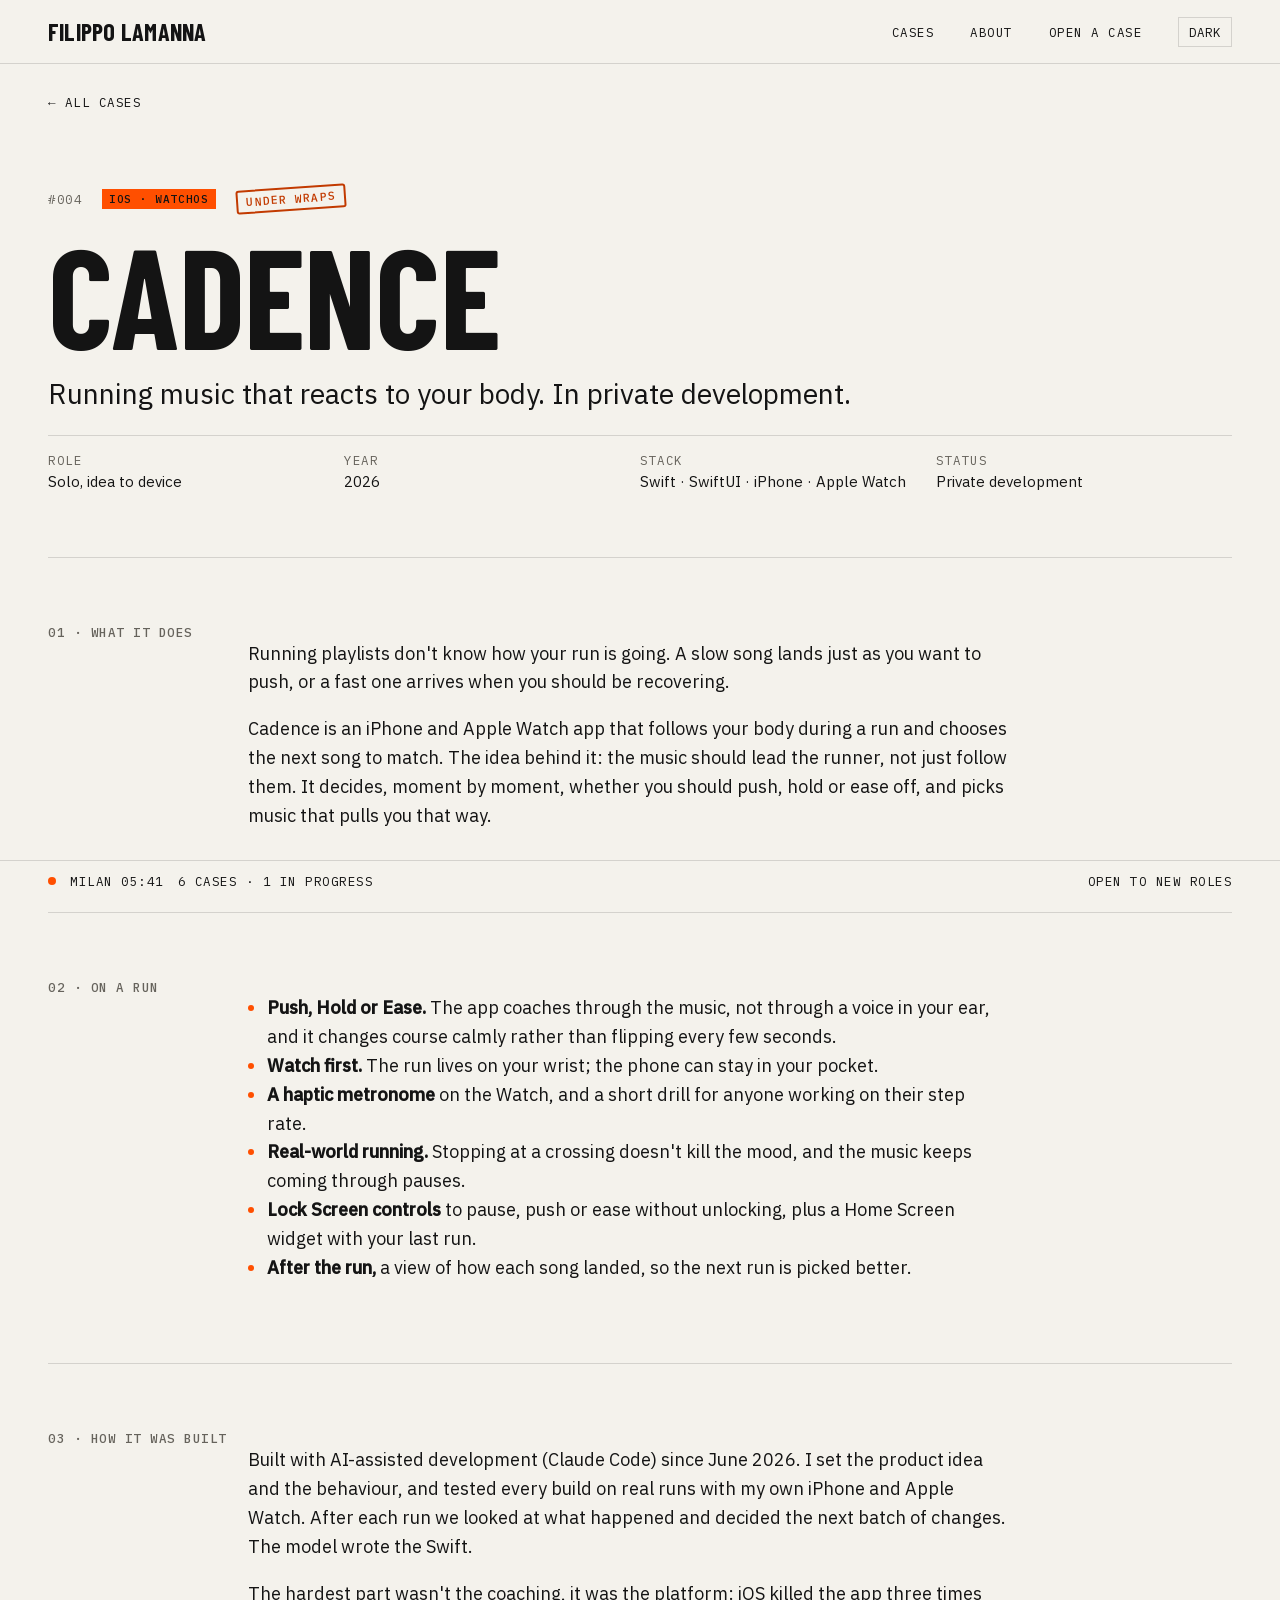
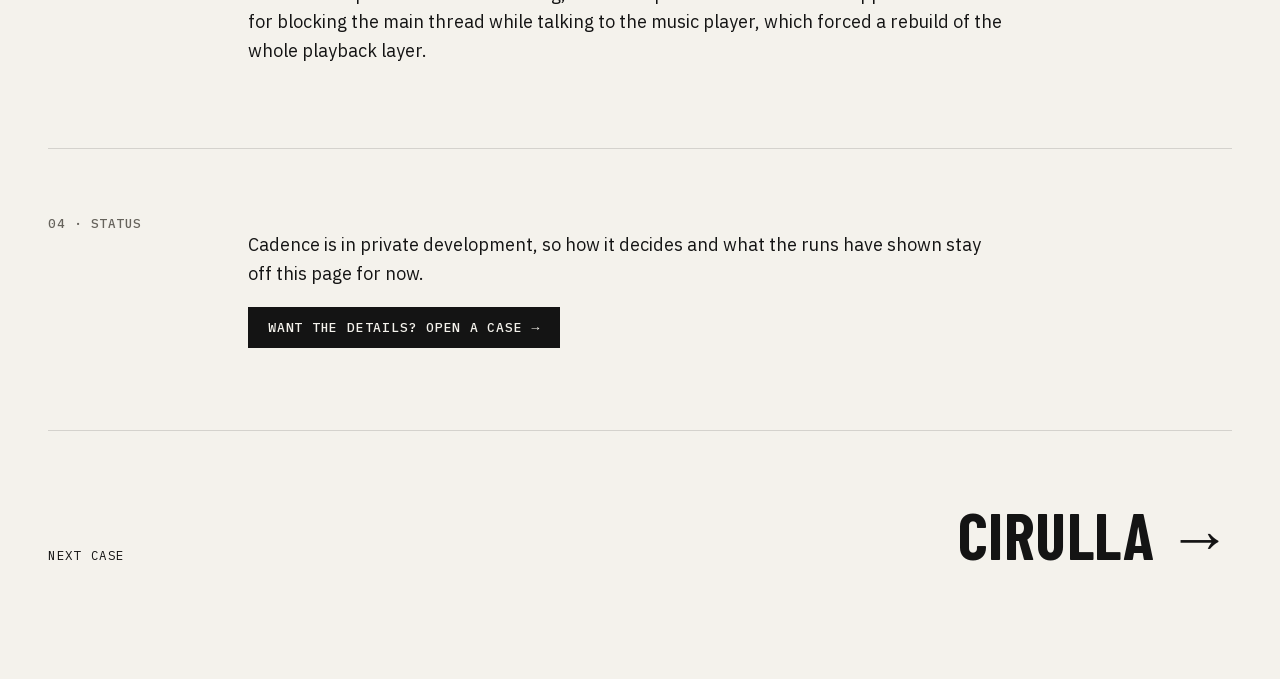
==== work/cadence/index.html @ 97bfa169 "filippolamanna.github.io" ====
<!doctype html>
<html lang="en">
<head>
<meta charset="utf-8">
<meta name="viewport" content="width=device-width, initial-scale=1">
<title>Cadence · Filippo Lamanna</title>
<meta name="description" content="Cadence is an iPhone and Apple Watch app that follows your body during a run and picks the music to push you, hold you or ease you off. In private development.">
<meta property="og:title" content="Cadence · Filippo Lamanna">
<meta property="og:description" content="Running music that reacts to your body. In private development.">
<meta property="og:image" content="https://filippolamanna.github.io/assets/img/og.png">
<meta property="og:url" content="https://filippolamanna.github.io/work/cadence/">
<meta property="og:type" content="article">
<meta name="twitter:card" content="summary_large_image">
<link rel="icon" href="/assets/img/favicon.svg" type="image/svg+xml">
<link rel="stylesheet" href="/assets/css/site.css">
<script src="/assets/js/theme.js"></script>
<script src="/assets/js/hud.js" defer></script>
</head>
<body>
<a class="skip" href="#main">Skip to content</a>
<header class="frame-top">
  <a class="wordmark" href="/">FILIPPO LAMANNA</a>
  <button class="menu-btn mono" type="button" data-menu aria-expanded="false" aria-controls="nav">MENU</button>
  <nav id="nav" class="nav mono" aria-label="Main">
    <a href="/#work">CASES</a>
    <a href="/#about">ABOUT</a>
    <a href="/#contact">OPEN A CASE</a>
    <button type="button" data-theme-toggle>DARK</button>
  </nav>
</header>
<footer class="frame-bottom mono" aria-hidden="true">
  <span class="status-left"><span class="dot"></span><span data-clock>MILAN --:--</span><span data-status-line>6 CASES · 1 IN PROGRESS</span></span>
  <span class="status-right">OPEN TO NEW ROLES</span>
</footer>
<main id="main" class="project">
  <a class="back mono" href="/#work">← ALL CASES</a>
  <header class="project-head">
    <div class="project-top mono"><span class="case-no">#004</span><span class="tag">iOS · WATCHOS</span><span class="stamp">UNDER WRAPS</span></div>
    <h1 class="display">Cadence</h1>
    <p class="lede">Running music that reacts to your body. In private development.</p>
    <dl class="meta mono">
      <div><dt>ROLE</dt><dd>Solo, idea to device</dd></div>
      <div><dt>YEAR</dt><dd>2026</dd></div>
      <div><dt>STACK</dt><dd>Swift · SwiftUI · iPhone · Apple Watch</dd></div>
      <div><dt>STATUS</dt><dd>Private development</dd></div>
    </dl>
  </header>

  <section class="chapter">
    <h2 class="mono">01 · WHAT IT DOES</h2>
    <div class="body">
      <p>Running playlists don't know how your run is going. A slow song lands just as you want to push, or a fast one arrives when you should be recovering.</p>
      <p>Cadence is an iPhone and Apple Watch app that follows your body during a run and chooses the next song to match. The idea behind it: the music should lead the runner, not just follow them. It decides, moment by moment, whether you should push, hold or ease off, and picks music that pulls you that way.</p>
    </div>
  </section>

  <section class="chapter">
    <h2 class="mono">02 · ON A RUN</h2>
    <div class="body">
      <ul>
        <li><strong>Push, Hold or Ease.</strong> The app coaches through the music, not through a voice in your ear, and it changes course calmly rather than flipping every few seconds.</li>
        <li><strong>Watch first.</strong> The run lives on your wrist; the phone can stay in your pocket.</li>
        <li><strong>A haptic metronome</strong> on the Watch, and a short drill for anyone working on their step rate.</li>
        <li><strong>Real-world running.</strong> Stopping at a crossing doesn't kill the mood, and the music keeps coming through pauses.</li>
        <li><strong>Lock Screen controls</strong> to pause, push or ease without unlocking, plus a Home Screen widget with your last run.</li>
        <li><strong>After the run,</strong> a view of how each song landed, so the next run is picked better.</li>
      </ul>
    </div>
  </section>

  <section class="chapter">
    <h2 class="mono">03 · HOW IT WAS BUILT</h2>
    <div class="body">
      <p>Built with AI-assisted development (Claude Code) since June 2026. I set the product idea and the behaviour, and tested every build on real runs with my own iPhone and Apple Watch. After each run we looked at what happened and decided the next batch of changes. The model wrote the Swift.</p>
      <p>The hardest part wasn't the coaching, it was the platform: iOS killed the app three times for blocking the main thread while talking to the music player, which forced a rebuild of the whole playback layer.</p>
    </div>
  </section>

  <section class="chapter">
    <h2 class="mono">04 · STATUS</h2>
    <div class="body">
      <p>Cadence is in private development, so how it decides and what the runs have shown stay off this page for now.</p>
      <p><a class="btn" href="/#contact">WANT THE DETAILS? OPEN A CASE →</a></p>
    </div>
  </section>

  <nav class="next mono" aria-label="Next case"><span>NEXT CASE</span><a href="/work/cirulla/">Cirulla →</a></nav>
</main>
</body>
</html>
---- assets/css/site.css ----
@font-face { font-family: "Barlow Condensed"; src: url(/assets/fonts/barlow-condensed-700.woff2) format("woff2"); font-weight: 700; font-display: swap; }
@font-face { font-family: "IBM Plex Sans"; src: url(/assets/fonts/plex-sans-400.woff2) format("woff2"); font-weight: 400; font-display: swap; }
@font-face { font-family: "IBM Plex Sans"; src: url(/assets/fonts/plex-sans-500.woff2) format("woff2"); font-weight: 500; font-display: swap; }
@font-face { font-family: "IBM Plex Mono"; src: url(/assets/fonts/plex-mono-400.woff2) format("woff2"); font-weight: 400; font-display: swap; }
@font-face { font-family: "IBM Plex Mono"; src: url(/assets/fonts/plex-mono-500.woff2) format("woff2"); font-weight: 500; font-display: swap; }

:root {
  --bg: #F4F2EC; --paper: #FBFAF7; --ink: #141414; --muted: #66635C; --rule: rgba(20,20,20,.14); --panel: #ECE9E1;
  --signal: #FF4F00; --on-signal: #141414; --stamp: #C23A00;
  --gutter: 48px; --frame-h: 64px; --status-h: 40px; --label-w: 200px;
  --f-display: "Barlow Condensed", "Arial Narrow", sans-serif;
  --f-body: "IBM Plex Sans", system-ui, sans-serif;
  --f-mono: "IBM Plex Mono", ui-monospace, monospace;
  color-scheme: light;
}
@media (prefers-color-scheme: dark) {
  :root:not([data-theme="light"]) { --bg: #121110; --paper: #1B1A18; --ink: #EDEAE3; --muted: #9A968E; --rule: rgba(237,234,227,.14); --panel: #1E1C1A; --stamp: #FF6A2B; color-scheme: dark; }
}
:root[data-theme="dark"] { --bg: #121110; --paper: #1B1A18; --ink: #EDEAE3; --muted: #9A968E; --rule: rgba(237,234,227,.14); --panel: #1E1C1A; --stamp: #FF6A2B; color-scheme: dark; }
@media (max-width: 760px) { :root { --gutter: 16px; --frame-h: 56px; } }

*, *::before, *::after { box-sizing: border-box; }
html { -webkit-text-size-adjust: 100%; scroll-behavior: smooth; }
@media (prefers-reduced-motion: reduce) { html { scroll-behavior: auto; } }
body { margin: 0; background: var(--bg); color: var(--ink); font: 400 17px/1.6 var(--f-body); overflow-x: hidden; }
img, svg { max-width: 100%; height: auto; display: block; }
a { color: inherit; }
[hidden] { display: none !important; }
.sr-only { position: absolute; width: 1px; height: 1px; padding: 0; margin: -1px; overflow: hidden; clip: rect(0 0 0 0); white-space: nowrap; border: 0; }
.chat-anim [data-chat]:not([data-playing]) > li { visibility: hidden; }
:focus-visible { outline: 2px solid var(--ink); outline-offset: 2px; box-shadow: 0 0 0 4px var(--signal); }
section[id] { scroll-margin-top: var(--frame-h); }
.mono { font-family: var(--f-mono); font-size: 12.5px; letter-spacing: .04em; line-height: 1.6; text-transform: uppercase; }
.muted { color: var(--muted); }
.display { font-family: var(--f-display); font-weight: 700; text-transform: uppercase; line-height: .86; letter-spacing: -.005em; margin: 0; }
.skip { position: absolute; left: -9999px; }
.skip:focus { left: var(--gutter); top: 8px; z-index: 10; background: var(--signal); color: var(--on-signal); padding: 6px 10px; }
.tag { display: inline-block; background: var(--signal); color: var(--on-signal); padding: 3px 7px; font: 500 11px/1.3 var(--f-mono); letter-spacing: .06em; text-transform: uppercase; }
.stamp { display: inline-block; justify-self: start; border: 2px solid var(--stamp); color: var(--stamp); padding: 3px 8px; font: 500 11.5px/1.2 var(--f-mono); letter-spacing: .1em; text-transform: uppercase; transform: rotate(-4deg); white-space: nowrap; border-radius: 3px; }
.btn { display: inline-block; background: var(--ink); color: var(--bg); border: 0; padding: 13px 20px; text-decoration: none; cursor: pointer; font: 500 13px/1.2 var(--f-mono); letter-spacing: .06em; text-transform: uppercase; }
.btn:hover { background: var(--signal); color: var(--on-signal); }

/* Frame */
.frame-top, .frame-bottom { position: fixed; left: 0; right: 0; z-index: 5; display: flex; align-items: center; justify-content: space-between; gap: 16px; padding: 0 var(--gutter); background: var(--bg); }
.frame-top { top: 0; height: var(--frame-h); border-bottom: 1px solid var(--rule); }
.frame-bottom { bottom: 0; height: var(--status-h); border-top: 1px solid var(--rule); }
.frame-bottom .status-left { display: flex; align-items: center; gap: 14px; }
.dot { width: 8px; height: 8px; border-radius: 50%; background: var(--signal); animation: pulse 2.4s ease-in-out infinite; }
@keyframes pulse { 50% { opacity: .25; } }
@media (prefers-reduced-motion: reduce) { .dot { animation: none; } }
.wordmark { font: 700 24px/1 var(--f-display); text-transform: uppercase; text-decoration: none; letter-spacing: .01em; }
.nav { display: flex; gap: 36px; align-items: center; }
.nav a, .nav button { text-decoration: none; background: none; border: 0; color: inherit; font: inherit; padding: 4px 0; cursor: pointer; text-transform: uppercase; }
.nav a:hover { color: var(--stamp); }
.nav button { border: 1px solid var(--rule); padding: 4px 10px; }
.menu-btn { display: none; background: none; border: 0; color: inherit; cursor: pointer; padding: 8px 0; }

main { position: relative; padding: var(--frame-h) var(--gutter) var(--status-h); }

/* Ledger rows */
.row { display: grid; grid-template-columns: var(--label-w) minmax(0, 1fr); border-top: 1px solid var(--rule); padding: 64px 0; }
.row-label { margin: 0; color: var(--muted); }

/* Hero */
.hero { padding: 28px 0 56px; }
.hero-meta { display: flex; flex-wrap: wrap; gap: 8px 28px; align-items: center; color: var(--muted); padding-bottom: 28px; }
.hero-grid { display: grid; grid-template-columns: minmax(0, 1.15fr) minmax(0, 1fr); gap: 48px; align-items: end; }
.hero-title { font-size: clamp(68px, 10vw, 176px); }
.hero-lede { font: 400 20px/1.5 var(--f-body); max-width: 560px; margin: 28px 0 14px; }

/* Hero chat */
.chat { margin: 0; background: var(--paper); border: 1px solid var(--rule); display: flex; flex-direction: column; height: min(560px, 64svh); box-shadow: 8px 8px 0 var(--panel); }
.chat-head { display: flex; justify-content: space-between; gap: 12px; padding: 10px 14px; border-bottom: 1px solid var(--rule); }
.chat-log { list-style: none; margin: 0; padding: 14px; overflow-y: auto; display: flex; flex-direction: column; gap: 10px; flex: 1; scrollbar-width: none; }
.chat-log::-webkit-scrollbar { display: none; }
.chat-log li[data-kind="them"], .chat-log li[data-kind="us"] { max-width: 88%; padding: 10px 12px; border-radius: 4px; font-size: 14.5px; line-height: 1.45; }
.chat-log li b { display: block; font: 500 11px/1.4 var(--f-mono); letter-spacing: .06em; text-transform: uppercase; color: var(--muted); margin-bottom: 3px; }
.chat-log li[data-kind="them"] { align-self: flex-start; background: var(--bg); border: 1px solid var(--rule); }
.chat-log li[data-kind="us"] { align-self: flex-end; background: var(--ink); color: var(--bg); }
.chat-log li[data-kind="us"] b { color: inherit; opacity: .6; }
.chat-log li.blocked { background: transparent; color: var(--muted); border: 1px dashed var(--muted); }
.chat-log li.blocked .msg-text { text-decoration: line-through; }
.chat-log li[data-kind="label"] { align-self: center; background: var(--signal); color: var(--on-signal); padding: 5px 8px; font: 500 11px/1 var(--f-mono); letter-spacing: .06em; }
.chat-log li.warn { background: #141414; color: #FF6A2B; }
.chat-log li.done { background: #141414; color: var(--signal); }

/* Cases */
.cases-head { display: grid; grid-template-columns: 64px 88px minmax(0, 1.3fr) minmax(0, 1fr) 150px; gap: 20px; color: var(--muted); padding: 0 20px 10px; }
.cases { list-style: none; margin: 0; padding: 0; border-top: 1px solid var(--ink); }
.cases li { border-bottom: 1px solid var(--rule); }
.case { display: grid; grid-template-columns: 64px 88px minmax(0, 1.3fr) minmax(0, 1fr) 150px; gap: 20px; align-items: center; padding: 18px 20px; text-decoration: none; transition: background .2s ease; }
.case:hover { background: var(--panel); }
.case-no { color: var(--muted); }
.case-thumb { width: 88px; height: 88px; object-fit: cover; }
.case-main { display: grid; gap: 4px; min-width: 0; }
.case-name { font: 700 clamp(34px, 3.6vw, 52px)/.9 var(--f-display); text-transform: uppercase; transition: transform .2s ease; }
.case:hover .case-name { transform: translateX(6px); }
.case-kind { color: var(--muted); }
.case-result { font-size: 16px; }
@media (prefers-reduced-motion: reduce) { .case, .case-name { transition: none; } .case:hover .case-name { transform: none; } }

/* About */
.about-body { max-width: 720px; }
.about-body h2 { font-size: clamp(44px, 5vw, 72px); margin-bottom: 24px; }
.about-body p { margin: 0 0 18px; font-size: 19px; }
.about-body p.mono { font-size: 12.5px; margin-bottom: 24px; }

/* Ticket */
.ticket { position: relative; max-width: 760px; background: var(--paper); border: 1px solid var(--rule); padding: 36px 32px 32px; box-shadow: 8px 8px 0 var(--panel); }
.ticket::before { content: ""; position: absolute; left: 0; right: 0; top: -1px; height: 8px; background: radial-gradient(circle at 6px -2px, var(--bg) 5px, transparent 5.5px) 0 0 / 16px 8px repeat-x; }
.ticket-head { display: flex; flex-wrap: wrap; gap: 8px 24px; color: var(--muted); border-bottom: 1px dashed var(--rule); padding-bottom: 14px; margin-bottom: 24px; }
.ticket-title { font-size: clamp(48px, 6vw, 88px); }
.ticket-intro { margin: 14px 0 28px; }
.contact { position: relative; display: grid; gap: 14px; }
.contact label { display: grid; gap: 6px; font: 500 11.5px/1 var(--f-mono); letter-spacing: .06em; text-transform: uppercase; color: var(--muted); }
.contact input, .contact textarea { font: 400 16px/1.4 var(--f-body); color: var(--ink); background: var(--bg); border: 1px solid var(--rule); border-radius: 0; padding: 12px; }
.contact input:focus, .contact textarea:focus { outline: 2px solid var(--signal); outline-offset: 0; box-shadow: none; }
.contact .btn { justify-self: start; }
.contact .btn:disabled { opacity: .5; cursor: progress; }
.contact .stamp { position: absolute; right: 12px; bottom: 6px; font-size: 22px; padding: 6px 14px; border-width: 3px; transform: rotate(-8deg); }
.contact .stamp.stamp-in { animation: stamp .35s cubic-bezier(.2, 1.6, .4, 1) both; }
@keyframes stamp { from { opacity: 0; transform: rotate(-8deg) scale(1.8); } to { opacity: 1; transform: rotate(-8deg) scale(1); } }
@media (prefers-reduced-motion: reduce) { .contact .stamp.stamp-in { animation: none; } }
.hp { position: absolute; left: -9999px; }
.status { min-height: 1.6em; margin: 0; }
.status[data-state="ok"], .status[data-state="error"] { color: var(--stamp); }
.elsewhere { display: flex; gap: 28px; margin: 24px 0 0; }
.elsewhere a { text-decoration: none; }
.elsewhere a:hover { color: var(--stamp); }

/* Project pages */
.back { display: inline-block; margin-top: 28px; text-decoration: none; }
.back:hover { color: var(--stamp); }
.project-head { padding: 8vh 0 7vh; display: grid; gap: 22px; justify-items: start; border-bottom: 1px solid var(--rule); }
.project-top { display: flex; flex-wrap: wrap; gap: 12px 20px; align-items: center; }
.project-head .case-no { color: var(--muted); }
.project-head .display { font-size: clamp(64px, 11vw, 180px); }
.lede { font: 400 clamp(21px, 2.2vw, 30px)/1.3 var(--f-body); max-width: 900px; margin: 0; }
.meta { display: grid; grid-template-columns: repeat(4, 1fr); width: 100%; margin: 0; border-top: 1px solid var(--rule); padding-top: 14px; }
.meta div { padding-right: 12px; }
.meta dt { color: var(--muted); }
.meta dd { margin: 0; text-transform: none; font-family: var(--f-body); font-size: 15px; letter-spacing: 0; }
.chapter { display: grid; grid-template-columns: var(--label-w) minmax(0, 1fr); padding: 64px 0; border-bottom: 1px solid var(--rule); }
.chapter > h2 { margin: 0; font-weight: 500; color: var(--muted); }
.chapter .body { max-width: 760px; min-width: 0; }
.chapter .body p, .chapter .body li { font-size: 18px; }
.chapter .body h3 { font: 700 30px/1 var(--f-display); text-transform: uppercase; margin: 32px 0 10px; }
.chapter .body ul { padding-left: 1.1em; }
.chapter .body li::marker { color: var(--signal); }
.stats { display: grid; grid-template-columns: repeat(2, 1fr); gap: 0 24px; margin: 0 0 24px; }
.stat { border-top: 1px solid var(--ink); padding: 14px 0 22px; }
.stat b { display: block; font: 700 clamp(48px, 5.5vw, 84px)/.9 var(--f-display); }
.stat span { color: var(--muted); font-size: 15px; }
.diagram { margin: 0; color: var(--ink); background: var(--paper); border: 1px solid var(--rule); padding: 24px; overflow-x: auto; }
.diagram svg { width: 100%; min-width: 640px; }
.diagram .hl { fill: var(--signal); }
.diagram figcaption { margin-top: 12px; color: var(--muted); }
.shots { display: grid; grid-template-columns: repeat(3, 1fr); gap: 16px; }
.shots img { width: 100%; border: 1px solid var(--rule); }
.shot { margin: 0; }
.shot figcaption { margin-top: 8px; color: var(--muted); }
.shots-wide { grid-template-columns: 1fr; gap: 28px; }
.shots-wide img { background: #fff; }
.shot-narrow { max-width: 520px; }
.next { padding: 8vh 0; display: flex; justify-content: space-between; align-items: baseline; gap: 16px; flex-wrap: wrap; }
.next a { font: 700 clamp(40px, 5vw, 72px)/1 var(--f-display); text-transform: uppercase; text-decoration: none; }
.next a:hover { color: var(--stamp); }

@media (max-width: 760px) {
  .menu-btn { display: block; }
  .nav { display: none; position: fixed; top: var(--frame-h); left: 0; right: 0; flex-direction: column; align-items: flex-start; gap: 18px; padding: 20px var(--gutter) 28px; background: var(--bg); border-bottom: 1px solid var(--rule); }
  :root[data-menu-open] .nav { display: flex; }
  .frame-bottom .status-right { display: none; }
  .row, .chapter { grid-template-columns: 1fr; gap: 20px; padding: 44px 0; }
  .hero-grid { grid-template-columns: 1fr; gap: 32px; }
  .chat { height: 440px; }
  .cases-head { display: none; }
  .case { grid-template-columns: 72px minmax(0, 1fr); grid-template-areas: "thumb no" "thumb main" "result result" "stamp stamp"; gap: 6px 16px; padding: 18px 16px; }
  .case-no { grid-area: no; }
  .case-thumb { grid-area: thumb; width: 72px; height: 72px; }
  .case-main { grid-area: main; }
  .case-result { grid-area: result; margin-top: 8px; }
  .case .stamp { grid-area: stamp; margin-top: 6px; }
  .ticket { padding: 28px 18px 22px; box-shadow: 4px 4px 0 var(--panel); }
  .meta { grid-template-columns: 1fr 1fr; gap: 14px 0; }
  .stats { grid-template-columns: 1fr; }
  .shots { grid-template-columns: 1fr 1fr; }
}
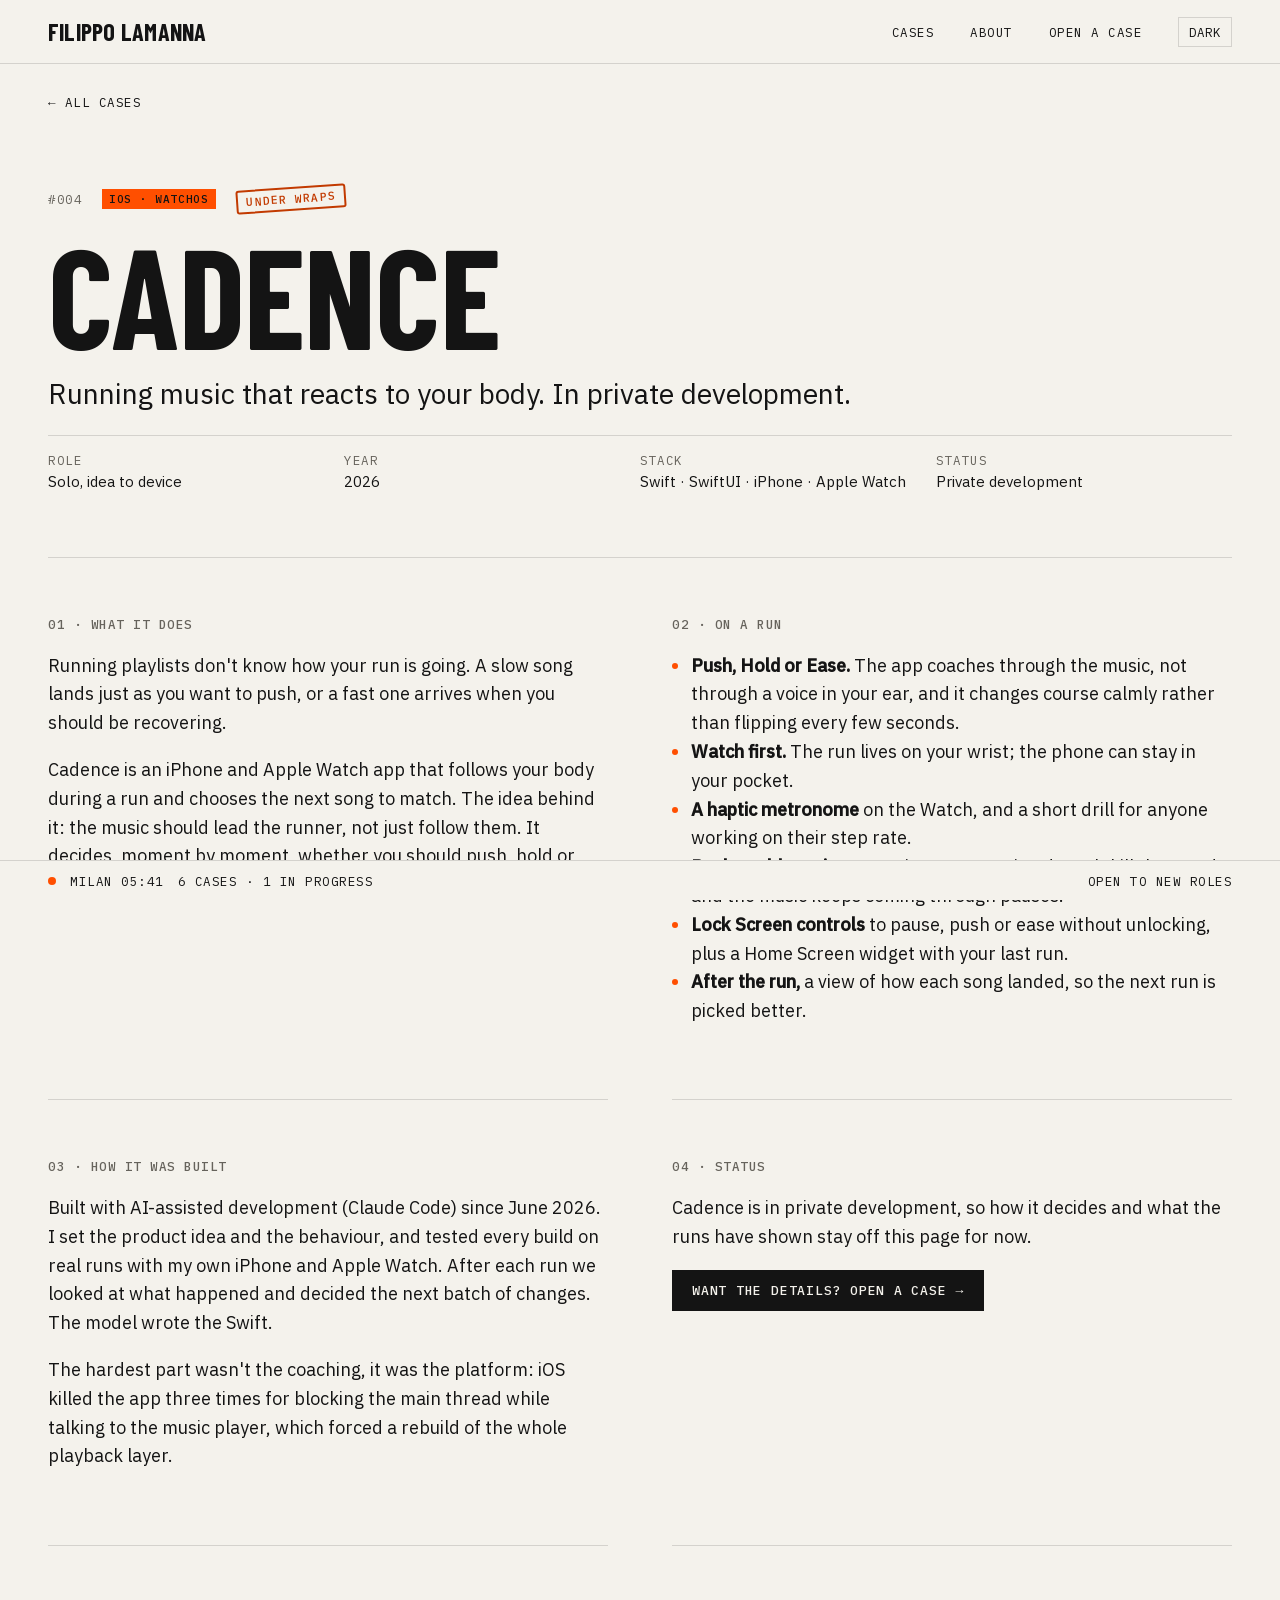
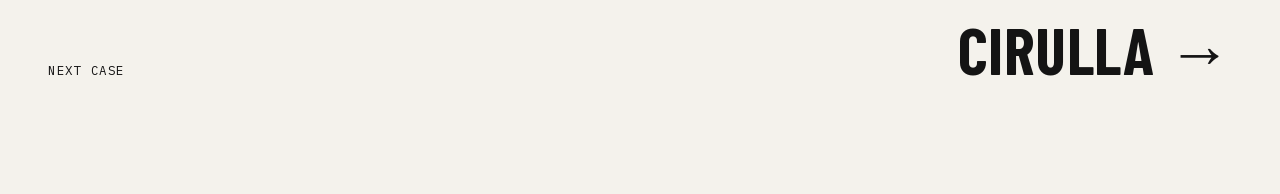
==== commit 66a7b2b0: "Case pages in a two-column grid; About as a conversation" ====
--- a/work/cadence/index.html
+++ b/work/cadence/index.html
@@ -46,6 +46,7 @@
     </dl>
   </header>
 
+  <div class="chapters">
   <section class="chapter">
     <h2 class="mono">01 · WHAT IT DOES</h2>
     <div class="body">
@@ -83,6 +84,7 @@
       <p><a class="btn" href="/#contact">WANT THE DETAILS? OPEN A CASE →</a></p>
     </div>
   </section>
+  </div>
 
   <nav class="next mono" aria-label="Next case"><span>NEXT CASE</span><a href="/work/cirulla/">Cirulla →</a></nav>
 </main>
--- a/assets/css/site.css
+++ b/assets/css/site.css
@@ -18,6 +18,12 @@
 }
 :root[data-theme="dark"] { --bg: #121110; --paper: #1B1A18; --ink: #EDEAE3; --muted: #9A968E; --rule: rgba(237,234,227,.14); --panel: #1E1C1A; --stamp: #FF6A2B; color-scheme: dark; }
 @media (max-width: 760px) { :root { --gutter: 16px; --frame-h: 56px; } }
+/* Big screens: scale the 1440 design up instead of stretching it, so line length stays comfortable. */
+@media (min-width: 1600px) { html { zoom: 1.12; } }
+@media (min-width: 1800px) { html { zoom: 1.25; } }
+@media (min-width: 2100px) { html { zoom: 1.4; } }
+@media (min-width: 2400px) { html { zoom: 1.6; } }
+@media (min-width: 3000px) { html { zoom: 1.9; } }
 
 *, *::before, *::after { box-sizing: border-box; }
 html { -webkit-text-size-adjust: 100%; scroll-behavior: smooth; }
@@ -65,7 +71,7 @@
 .hero { padding: 28px 0 56px; }
 .hero-meta { display: flex; flex-wrap: wrap; gap: 8px 28px; align-items: center; color: var(--muted); padding-bottom: 28px; }
 .hero-grid { display: grid; grid-template-columns: minmax(0, 1.15fr) minmax(0, 1fr); gap: 48px; align-items: end; }
-.hero-title { font-size: clamp(68px, 10vw, 176px); }
+.hero-title { font-size: clamp(68px, min(10vw, 15vh), 176px); }
 .hero-lede { font: 400 20px/1.5 var(--f-body); max-width: 560px; margin: 28px 0 14px; }
 
 /* Hero chat */
@@ -104,6 +110,12 @@
 .about-body h2 { font-size: clamp(44px, 5vw, 72px); margin-bottom: 24px; }
 .about-body p { margin: 0 0 18px; font-size: 19px; }
 .about-body p.mono { font-size: 12.5px; margin-bottom: 24px; }
+.about-chat { list-style: none; margin: 0 0 28px; padding: 0; display: flex; flex-direction: column; gap: 12px; }
+.about-chat li { max-width: 86%; padding: 12px 16px; border-radius: 4px; font-size: 17px; line-height: 1.5; }
+.about-chat li b { display: block; font: 500 11px/1.4 var(--f-mono); letter-spacing: .06em; text-transform: uppercase; color: var(--muted); margin-bottom: 4px; }
+.about-chat li[data-who="you"] { align-self: flex-start; background: var(--paper); border: 1px solid var(--rule); }
+.about-chat li[data-who="me"] { align-self: flex-end; background: var(--ink); color: var(--bg); }
+.about-chat li[data-who="me"] b { color: inherit; opacity: .6; }
 
 /* Ticket */
 .ticket { position: relative; max-width: 760px; background: var(--paper); border: 1px solid var(--rule); padding: 36px 32px 32px; box-shadow: 8px 8px 0 var(--panel); }
@@ -140,9 +152,12 @@
 .meta div { padding-right: 12px; }
 .meta dt { color: var(--muted); }
 .meta dd { margin: 0; text-transform: none; font-family: var(--f-body); font-size: 15px; letter-spacing: 0; }
-.chapter { display: grid; grid-template-columns: var(--label-w) minmax(0, 1fr); padding: 64px 0; border-bottom: 1px solid var(--rule); }
-.chapter > h2 { margin: 0; font-weight: 500; color: var(--muted); }
-.chapter .body { max-width: 760px; min-width: 0; }
+.chapters { display: grid; grid-template-columns: repeat(2, minmax(0, 1fr)); column-gap: 64px; }
+.chapter { padding: 56px 0; border-bottom: 1px solid var(--rule); min-width: 0; }
+.chapter.wide { grid-column: 1 / -1; }
+.chapter > h2 { margin: 0 0 18px; font-weight: 500; color: var(--muted); }
+.chapter .body { max-width: 720px; min-width: 0; }
+.chapter.wide .body { max-width: none; }
 .chapter .body p, .chapter .body li { font-size: 18px; }
 .chapter .body h3 { font: 700 30px/1 var(--f-display); text-transform: uppercase; margin: 32px 0 10px; }
 .chapter .body ul { padding-left: 1.1em; }
@@ -171,7 +186,9 @@
   .nav { display: none; position: fixed; top: var(--frame-h); left: 0; right: 0; flex-direction: column; align-items: flex-start; gap: 18px; padding: 20px var(--gutter) 28px; background: var(--bg); border-bottom: 1px solid var(--rule); }
   :root[data-menu-open] .nav { display: flex; }
   .frame-bottom .status-right { display: none; }
-  .row, .chapter { grid-template-columns: 1fr; gap: 20px; padding: 44px 0; }
+  .row { grid-template-columns: 1fr; gap: 20px; padding: 44px 0; }
+  .chapters { grid-template-columns: 1fr; }
+  .chapter { padding: 40px 0; }
   .hero-grid { grid-template-columns: 1fr; gap: 32px; }
   .chat { height: 440px; }
   .cases-head { display: none; }
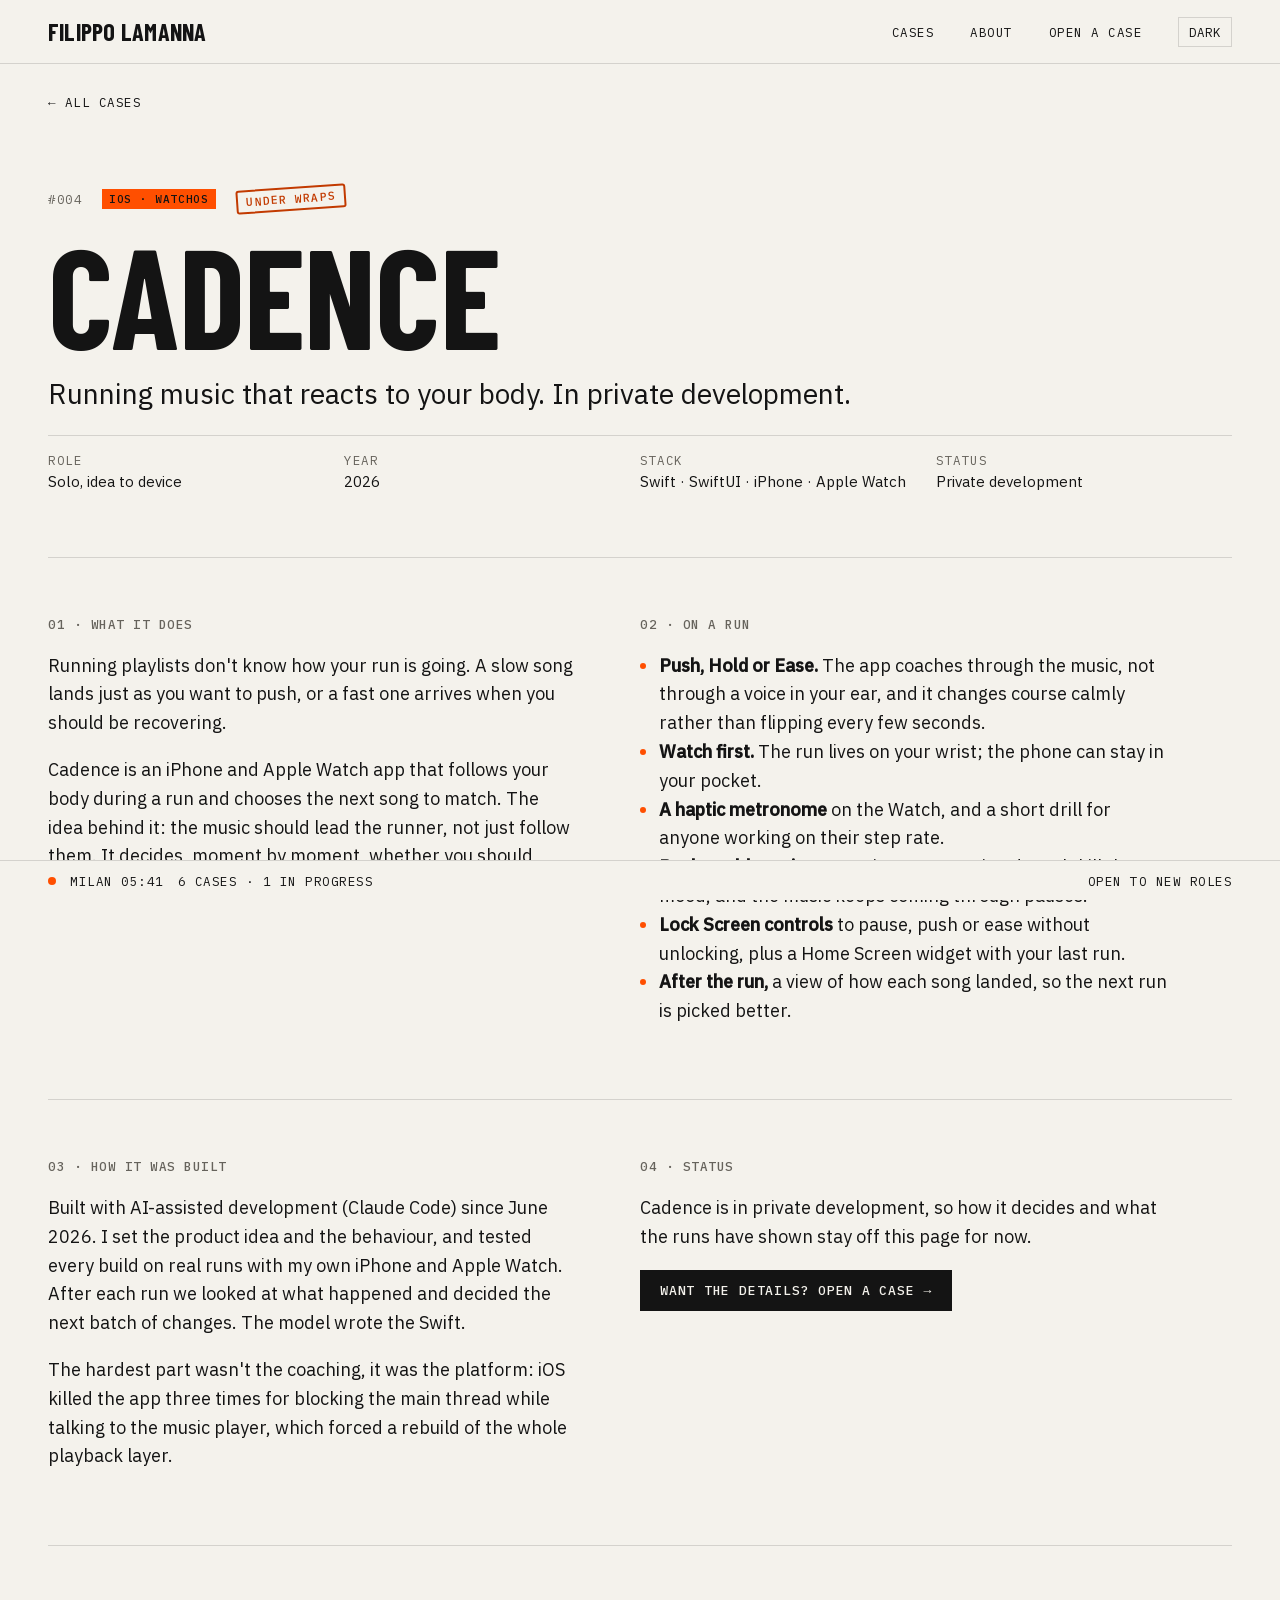
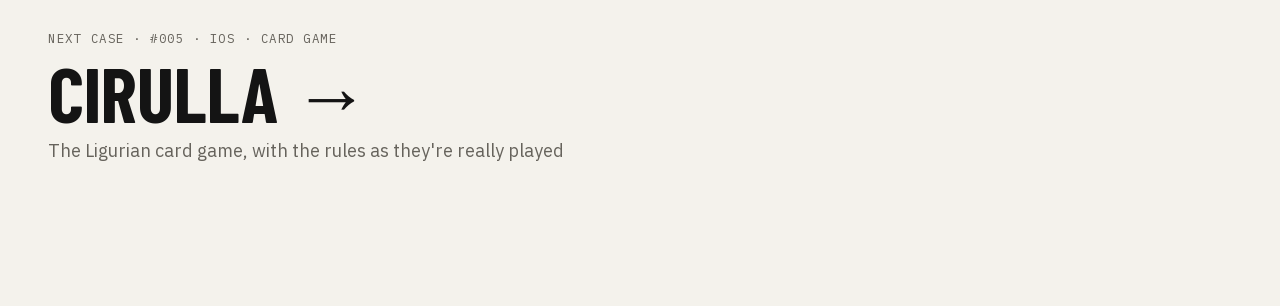
==== commit 2f830ae2: "Next case as one linked block; continuous grid rules" ====
--- a/work/cadence/index.html
+++ b/work/cadence/index.html
@@ -86,7 +86,7 @@
   </section>
   </div>
 
-  <nav class="next mono" aria-label="Next case"><span>NEXT CASE</span><a href="/work/cirulla/">Cirulla →</a></nav>
+  <nav class="next" aria-label="Next case"><a href="/work/cirulla/"><span class="next-meta mono">NEXT CASE · #005 · iOS · CARD GAME</span><span class="next-name">Cirulla <span class="next-arrow" aria-hidden="true">→</span></span><span class="next-desc">The Ligurian card game, with the rules as they're really played</span></a></nav>
 </main>
 </body>
 </html>
--- a/assets/css/site.css
+++ b/assets/css/site.css
@@ -116,6 +116,7 @@
 .about-chat li[data-who="you"] { align-self: flex-start; background: var(--paper); border: 1px solid var(--rule); }
 .about-chat li[data-who="me"] { align-self: flex-end; background: var(--ink); color: var(--bg); }
 .about-chat li[data-who="me"] b { color: inherit; opacity: .6; }
+.about-chat li[data-who="me"] + li[data-who="me"] b { display: none; }
 
 /* Ticket */
 .ticket { position: relative; max-width: 760px; background: var(--paper); border: 1px solid var(--rule); padding: 36px 32px 32px; box-shadow: 8px 8px 0 var(--panel); }
@@ -152,9 +153,9 @@
 .meta div { padding-right: 12px; }
 .meta dt { color: var(--muted); }
 .meta dd { margin: 0; text-transform: none; font-family: var(--f-body); font-size: 15px; letter-spacing: 0; }
-.chapters { display: grid; grid-template-columns: repeat(2, minmax(0, 1fr)); column-gap: 64px; }
-.chapter { padding: 56px 0; border-bottom: 1px solid var(--rule); min-width: 0; }
-.chapter.wide { grid-column: 1 / -1; }
+.chapters { display: grid; grid-template-columns: repeat(2, minmax(0, 1fr)); }
+.chapter { padding: 56px 64px 56px 0; border-bottom: 1px solid var(--rule); min-width: 0; }
+.chapter.wide { grid-column: 1 / -1; padding-right: 0; }
 .chapter > h2 { margin: 0 0 18px; font-weight: 500; color: var(--muted); }
 .chapter .body { max-width: 720px; min-width: 0; }
 .chapter.wide .body { max-width: none; }
@@ -177,9 +178,15 @@
 .shots-wide { grid-template-columns: 1fr; gap: 28px; }
 .shots-wide img { background: #fff; }
 .shot-narrow { max-width: 520px; }
-.next { padding: 8vh 0; display: flex; justify-content: space-between; align-items: baseline; gap: 16px; flex-wrap: wrap; }
-.next a { font: 700 clamp(40px, 5vw, 72px)/1 var(--f-display); text-transform: uppercase; text-decoration: none; }
-.next a:hover { color: var(--stamp); }
+.next { padding: 6vh 0 8vh; }
+.next a { display: grid; gap: 10px; justify-items: start; padding: 28px min(20px, var(--gutter)); margin: 0 calc(-1 * min(20px, var(--gutter))); text-decoration: none; transition: background .2s ease; }
+.next a:hover { background: var(--panel); }
+.next-meta { color: var(--muted); }
+.next-name { font: 700 clamp(48px, 6vw, 96px)/.9 var(--f-display); text-transform: uppercase; }
+.next-arrow { display: inline-block; transition: transform .2s ease; }
+.next a:hover .next-arrow { transform: translateX(10px); color: var(--stamp); }
+.next-desc { color: var(--muted); font-size: 18px; }
+@media (prefers-reduced-motion: reduce) { .next a, .next-arrow { transition: none; } .next a:hover .next-arrow { transform: none; } }
 
 @media (max-width: 760px) {
   .menu-btn { display: block; }
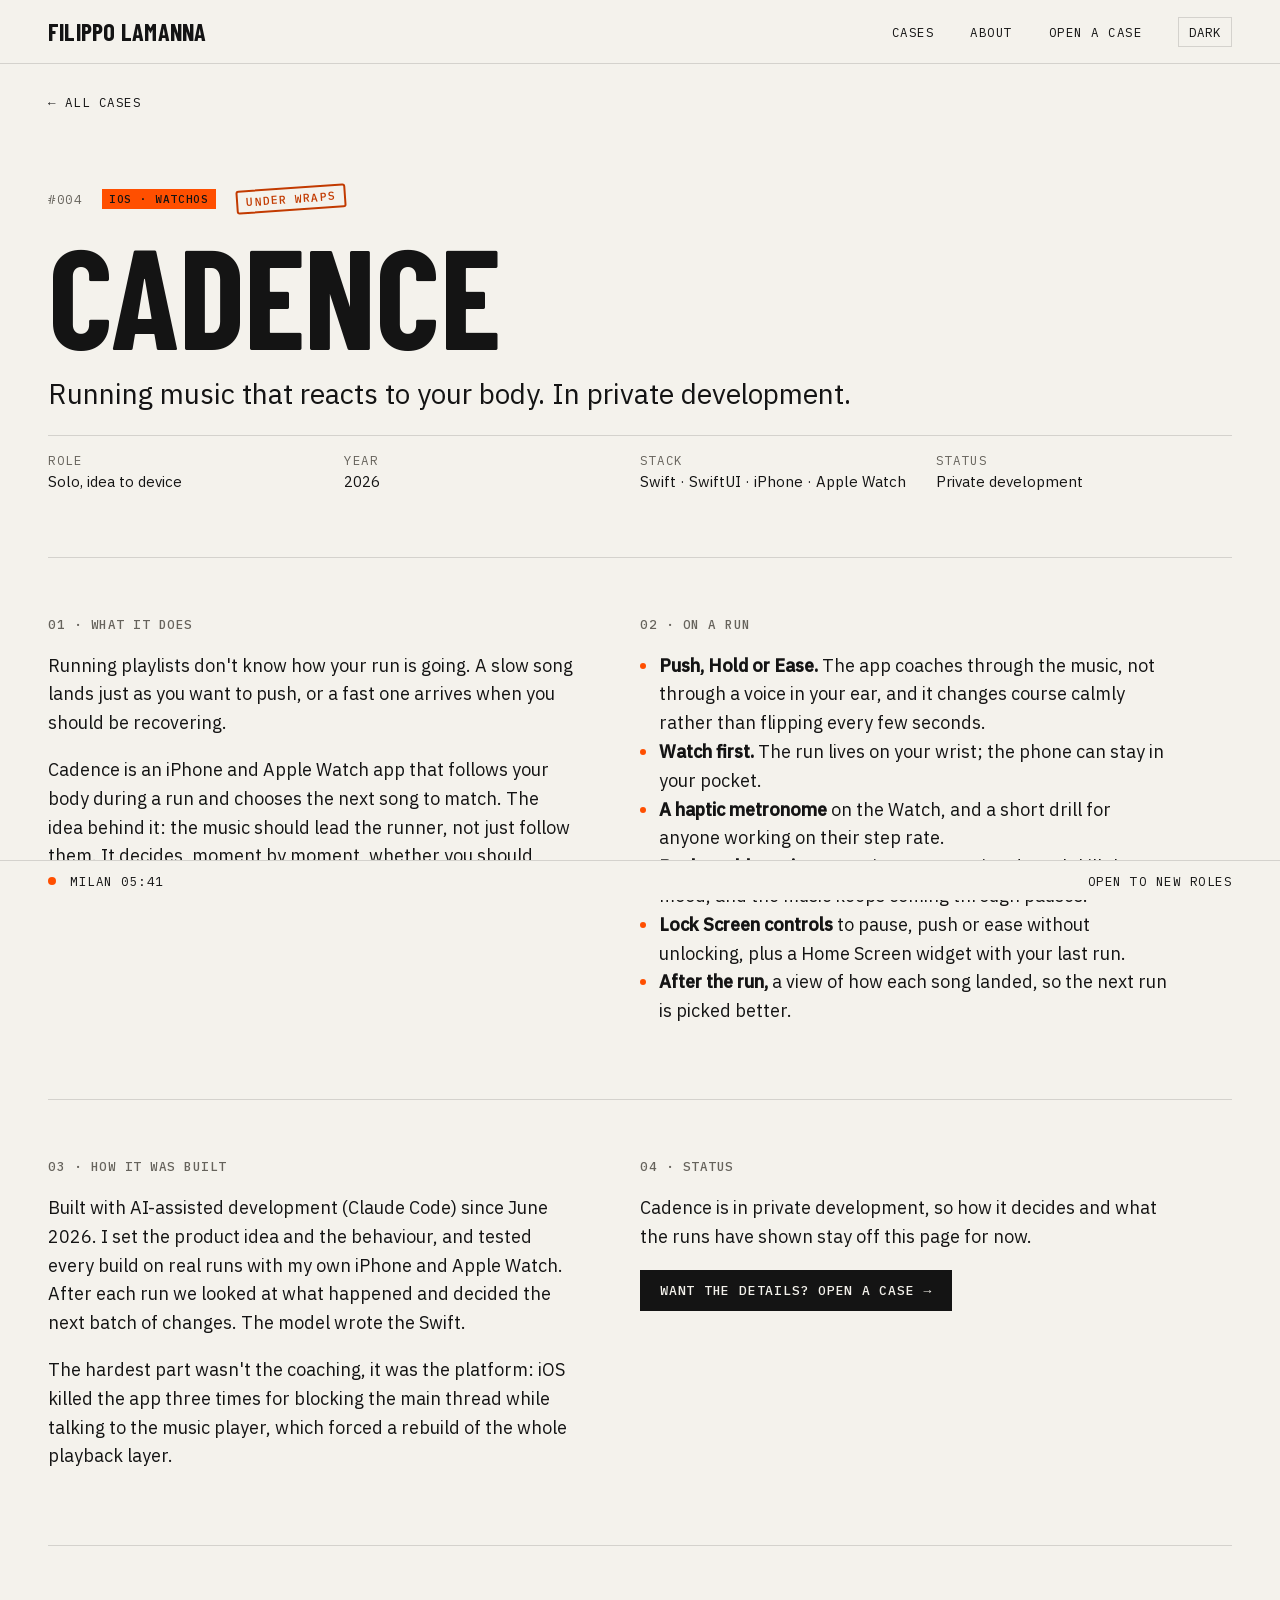
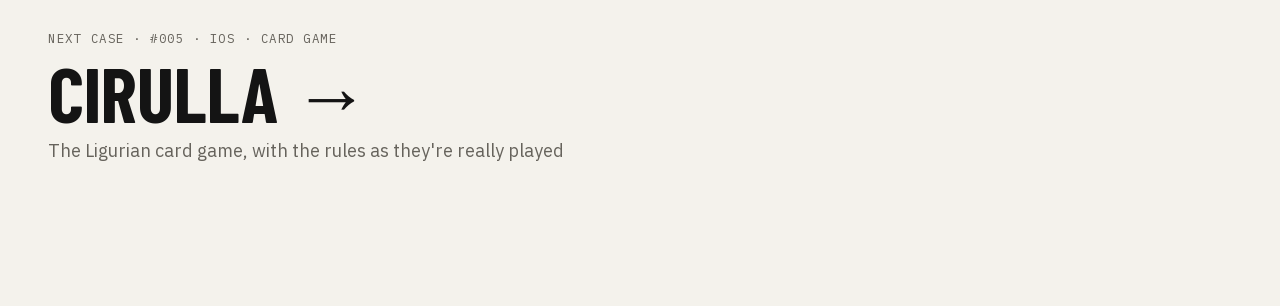
==== commit 3c340518: "Remove the case counter from the status bar and share image" ====
--- a/work/cadence/index.html
+++ b/work/cadence/index.html
@@ -29,7 +29,7 @@
   </nav>
 </header>
 <footer class="frame-bottom mono" aria-hidden="true">
-  <span class="status-left"><span class="dot"></span><span data-clock>MILAN --:--</span><span data-status-line>6 CASES · 1 IN PROGRESS</span></span>
+  <span class="status-left"><span class="dot"></span><span data-clock>MILAN --:--</span></span>
   <span class="status-right">OPEN TO NEW ROLES</span>
 </footer>
 <main id="main" class="project">
--- a/assets/css/site.css
+++ b/assets/css/site.css
@@ -110,13 +110,10 @@
 .about-body h2 { font-size: clamp(44px, 5vw, 72px); margin-bottom: 24px; }
 .about-body p { margin: 0 0 18px; font-size: 19px; }
 .about-body p.mono { font-size: 12.5px; margin-bottom: 24px; }
-.about-chat { list-style: none; margin: 0 0 28px; padding: 0; display: flex; flex-direction: column; gap: 12px; }
-.about-chat li { max-width: 86%; padding: 12px 16px; border-radius: 4px; font-size: 17px; line-height: 1.5; }
-.about-chat li b { display: block; font: 500 11px/1.4 var(--f-mono); letter-spacing: .06em; text-transform: uppercase; color: var(--muted); margin-bottom: 4px; }
-.about-chat li[data-who="you"] { align-self: flex-start; background: var(--paper); border: 1px solid var(--rule); }
-.about-chat li[data-who="me"] { align-self: flex-end; background: var(--ink); color: var(--bg); }
-.about-chat li[data-who="me"] b { color: inherit; opacity: .6; }
-.about-chat li[data-who="me"] + li[data-who="me"] b { display: none; }
+.profile { display: grid; grid-template-columns: 180px minmax(0, 1fr); margin: 0 0 28px; border-top: 1px solid var(--ink); }
+.profile dt, .profile dd { margin: 0; padding: 14px 0; border-bottom: 1px solid var(--rule); }
+.profile dt { color: var(--muted); padding-top: 17px; }
+.profile dd { font-size: 18px; line-height: 1.5; }
 
 /* Ticket */
 .ticket { position: relative; max-width: 760px; background: var(--paper); border: 1px solid var(--rule); padding: 36px 32px 32px; box-shadow: 8px 8px 0 var(--panel); }
@@ -205,6 +202,9 @@
   .case-main { grid-area: main; }
   .case-result { grid-area: result; margin-top: 8px; }
   .case .stamp { grid-area: stamp; margin-top: 6px; }
+  .profile { grid-template-columns: 1fr; }
+  .profile dt { border-bottom: 0; padding-bottom: 0; }
+  .profile dd { padding-top: 4px; }
   .ticket { padding: 28px 18px 22px; box-shadow: 4px 4px 0 var(--panel); }
   .meta { grid-template-columns: 1fr 1fr; gap: 14px 0; }
   .stats { grid-template-columns: 1fr; }
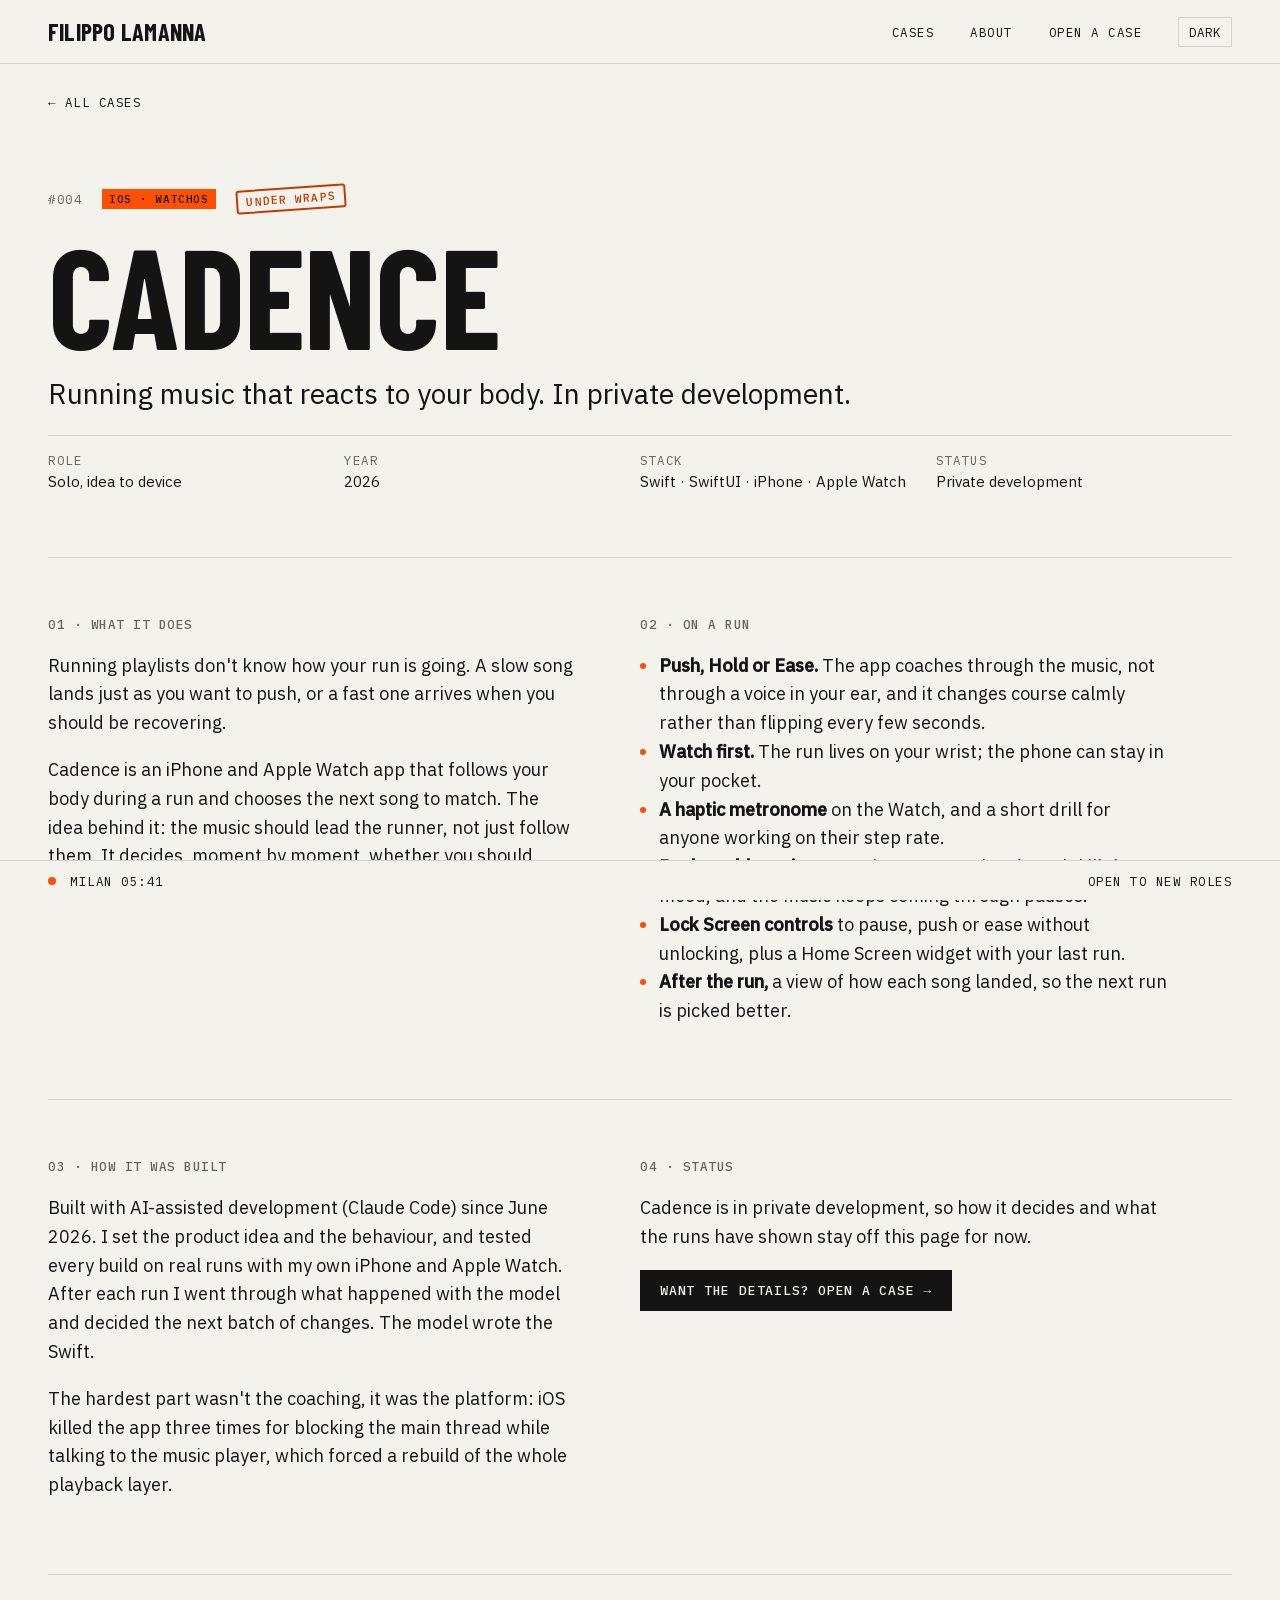
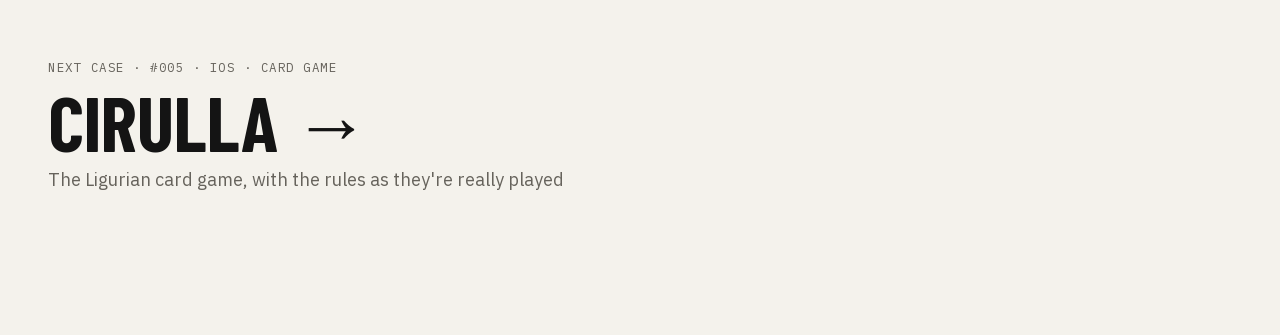
==== commit 0d87964d: "Review fixes: refund demo first on a fresh visit, no blank chat, #009, readable 'open to new roles'," ====
--- a/work/cadence/index.html
+++ b/work/cadence/index.html
@@ -12,6 +12,8 @@
 <meta property="og:type" content="article">
 <meta name="twitter:card" content="summary_large_image">
 <link rel="icon" href="/assets/img/favicon.svg" type="image/svg+xml">
+<link rel="preload" href="/assets/fonts/barlow-condensed-700.woff2" as="font" type="font/woff2" crossorigin>
+<link rel="preload" href="/assets/fonts/plex-sans-400.woff2" as="font" type="font/woff2" crossorigin>
 <link rel="stylesheet" href="/assets/css/site.css">
 <script src="/assets/js/theme.js"></script>
 <script src="/assets/js/hud.js" defer></script>
@@ -28,8 +30,8 @@
     <button type="button" data-theme-toggle>DARK</button>
   </nav>
 </header>
-<footer class="frame-bottom mono" aria-hidden="true">
-  <span class="status-left"><span class="dot"></span><span data-clock>MILAN --:--</span></span>
+<footer class="frame-bottom mono">
+  <span class="status-left" aria-hidden="true"><span class="dot"></span><span data-clock>MILAN --:--</span></span>
   <span class="status-right">OPEN TO NEW ROLES</span>
 </footer>
 <main id="main" class="project">
@@ -72,7 +74,7 @@
   <section class="chapter">
     <h2 class="mono">03 · HOW IT WAS BUILT</h2>
     <div class="body">
-      <p>Built with AI-assisted development (Claude Code) since June 2026. I set the product idea and the behaviour, and tested every build on real runs with my own iPhone and Apple Watch. After each run we looked at what happened and decided the next batch of changes. The model wrote the Swift.</p>
+      <p>Built with AI-assisted development (Claude Code) since June 2026. I set the product idea and the behaviour, and tested every build on real runs with my own iPhone and Apple Watch. After each run I went through what happened with the model and decided the next batch of changes. The model wrote the Swift.</p>
       <p>The hardest part wasn't the coaching, it was the platform: iOS killed the app three times for blocking the main thread while talking to the music player, which forced a rebuild of the whole playback layer.</p>
     </div>
   </section>
--- a/assets/css/site.css
+++ b/assets/css/site.css
@@ -7,23 +7,19 @@
 :root {
   --bg: #F4F2EC; --paper: #FBFAF7; --ink: #141414; --muted: #66635C; --rule: rgba(20,20,20,.14); --panel: #ECE9E1;
   --signal: #FF4F00; --on-signal: #141414; --stamp: #C23A00;
-  --gutter: 48px; --frame-h: 64px; --status-h: 40px; --label-w: 200px;
+  --inv-bg: #141414; --inv-fg: #F4F2EC; --inv-accent: #FF4F00;
+  --gutter: 48px; --frame-h: 64px; --status-h: 40px; --label-w: 200px; --max: 1600px;
+  --edge: max(var(--gutter), calc((100% - var(--max)) / 2));
   --f-display: "Barlow Condensed", "Arial Narrow", sans-serif;
   --f-body: "IBM Plex Sans", system-ui, sans-serif;
   --f-mono: "IBM Plex Mono", ui-monospace, monospace;
   color-scheme: light;
 }
 @media (prefers-color-scheme: dark) {
-  :root:not([data-theme="light"]) { --bg: #121110; --paper: #1B1A18; --ink: #EDEAE3; --muted: #9A968E; --rule: rgba(237,234,227,.14); --panel: #1E1C1A; --stamp: #FF6A2B; color-scheme: dark; }
+  :root:not([data-theme="light"]) { --inv-bg: #EDEAE3; --inv-fg: #141414; --inv-accent: #B23400; --bg: #121110; --paper: #1B1A18; --ink: #EDEAE3; --muted: #9A968E; --rule: rgba(237,234,227,.14); --panel: #1E1C1A; --stamp: #FF6A2B; color-scheme: dark; }
 }
-:root[data-theme="dark"] { --bg: #121110; --paper: #1B1A18; --ink: #EDEAE3; --muted: #9A968E; --rule: rgba(237,234,227,.14); --panel: #1E1C1A; --stamp: #FF6A2B; color-scheme: dark; }
+:root[data-theme="dark"] { --inv-bg: #EDEAE3; --inv-fg: #141414; --inv-accent: #B23400; --bg: #121110; --paper: #1B1A18; --ink: #EDEAE3; --muted: #9A968E; --rule: rgba(237,234,227,.14); --panel: #1E1C1A; --stamp: #FF6A2B; color-scheme: dark; }
 @media (max-width: 760px) { :root { --gutter: 16px; --frame-h: 56px; } }
-/* Big screens: scale the 1440 design up instead of stretching it, so line length stays comfortable. */
-@media (min-width: 1600px) { html { zoom: 1.12; } }
-@media (min-width: 1800px) { html { zoom: 1.25; } }
-@media (min-width: 2100px) { html { zoom: 1.4; } }
-@media (min-width: 2400px) { html { zoom: 1.6; } }
-@media (min-width: 3000px) { html { zoom: 1.9; } }
 
 *, *::before, *::after { box-sizing: border-box; }
 html { -webkit-text-size-adjust: 100%; scroll-behavior: smooth; }
@@ -47,7 +43,7 @@
 .btn:hover { background: var(--signal); color: var(--on-signal); }
 
 /* Frame */
-.frame-top, .frame-bottom { position: fixed; left: 0; right: 0; z-index: 5; display: flex; align-items: center; justify-content: space-between; gap: 16px; padding: 0 var(--gutter); background: var(--bg); }
+.frame-top, .frame-bottom { position: fixed; left: 0; right: 0; z-index: 5; display: flex; align-items: center; justify-content: space-between; gap: 16px; padding: 0 var(--edge); background: var(--bg); }
 .frame-top { top: 0; height: var(--frame-h); border-bottom: 1px solid var(--rule); }
 .frame-bottom { bottom: 0; height: var(--status-h); border-top: 1px solid var(--rule); }
 .frame-bottom .status-left { display: flex; align-items: center; gap: 14px; }
@@ -61,7 +57,7 @@
 .nav button { border: 1px solid var(--rule); padding: 4px 10px; }
 .menu-btn { display: none; background: none; border: 0; color: inherit; cursor: pointer; padding: 8px 0; }
 
-main { position: relative; padding: var(--frame-h) var(--gutter) var(--status-h); }
+main { position: relative; padding: var(--frame-h) var(--edge) var(--status-h); }
 
 /* Ledger rows */
 .row { display: grid; grid-template-columns: var(--label-w) minmax(0, 1fr); border-top: 1px solid var(--rule); padding: 64px 0; }
@@ -71,10 +67,21 @@
 .hero { padding: 28px 0 56px; }
 .hero-meta { display: flex; flex-wrap: wrap; gap: 8px 28px; align-items: center; color: var(--muted); padding-bottom: 28px; }
 .hero-grid { display: grid; grid-template-columns: minmax(0, 1.15fr) minmax(0, 1fr); gap: 48px; align-items: end; }
-.hero-title { font-size: clamp(68px, min(10vw, 15vh), 176px); }
+.hero-title { font-size: clamp(56px, min(7.2vw, 12vh), 140px); text-wrap: balance; }
 .hero-lede { font: 400 20px/1.5 var(--f-body); max-width: 560px; margin: 28px 0 14px; }
 
 /* Hero chat */
+.chat-wrap { display: grid; gap: 12px; min-width: 0; }
+.chat-intro { margin: 0 0 12px; font-size: 15px; line-height: 1.5; color: var(--muted); max-width: 560px; min-height: 3em; }
+.demos { display: grid; }
+.demos > .demo { grid-area: 1 / 1; min-width: 0; display: flex; flex-direction: column; justify-content: flex-end; }
+.demos > .demo[hidden] { display: flex !important; visibility: hidden; }
+.demo-nav { display: flex; flex-wrap: wrap; gap: 6px; margin-top: 4px; }
+.demo-nav[hidden] { display: none; }
+.demo-nav button { font: inherit; font-size: 11px; letter-spacing: .06em; text-transform: uppercase; color: var(--muted); background: transparent; border: 1px solid var(--rule); padding: 5px 9px; cursor: pointer; }
+.demo-nav button:hover { color: var(--ink); border-color: var(--ink); }
+.demo-nav button[aria-current="true"] { color: var(--on-signal); background: var(--signal); border-color: var(--signal); }
+.chat-intro strong { color: var(--ink); font-weight: 500; }
 .chat { margin: 0; background: var(--paper); border: 1px solid var(--rule); display: flex; flex-direction: column; height: min(560px, 64svh); box-shadow: 8px 8px 0 var(--panel); }
 .chat-head { display: flex; justify-content: space-between; gap: 12px; padding: 10px 14px; border-bottom: 1px solid var(--rule); }
 .chat-log { list-style: none; margin: 0; padding: 14px; overflow-y: auto; display: flex; flex-direction: column; gap: 10px; flex: 1; scrollbar-width: none; }
@@ -87,8 +94,41 @@
 .chat-log li.blocked { background: transparent; color: var(--muted); border: 1px dashed var(--muted); }
 .chat-log li.blocked .msg-text { text-decoration: line-through; }
 .chat-log li[data-kind="label"] { align-self: center; background: var(--signal); color: var(--on-signal); padding: 5px 8px; font: 500 11px/1 var(--f-mono); letter-spacing: .06em; }
-.chat-log li.warn { background: #141414; color: #FF6A2B; }
-.chat-log li.done { background: #141414; color: var(--signal); }
+.chat-log li.warn { background: var(--inv-bg); color: var(--inv-accent); }
+.chat-log li.done { background: var(--inv-bg); color: var(--inv-accent); }
+.sheet-log { gap: 6px; }
+.sheet-log li.field { max-width: 100%; align-self: stretch; display: grid; grid-template-columns: 110px minmax(0, 1fr); gap: 12px; align-items: baseline; padding: 8px 12px; border-radius: 0; background: var(--bg); color: var(--ink); border: 1px solid var(--rule); font-size: 14px; }
+.sheet-log li.field b { margin: 0; }
+.sheet-log li.pick .msg-text::after { content: " ▾"; color: var(--muted); }
+.sheet-log li.choosing .msg-text { color: var(--muted); }
+.sheet-log .dd { grid-column: 2; display: grid; margin-top: 6px; background: var(--paper); border: 1px solid var(--rule); box-shadow: 0 6px 18px rgba(0,0,0,.08); }
+.sheet-log .dd[hidden] { display: none; }
+.sheet-log .dd [data-option] { padding: 7px 10px; font-size: 13.5px; transition: background .15s ease; }
+.sheet-log .dd [data-option].hl { background: color-mix(in srgb, var(--signal) 14%, var(--paper)); }
+.sheet-log .dd [data-option].pressing { background: color-mix(in srgb, var(--signal) 35%, var(--paper)); }
+.sheet-log li.auto { background: color-mix(in srgb, var(--signal) 9%, var(--bg)); border-left: 3px solid var(--signal); }
+.sheet-log li.auto b { color: var(--muted); opacity: 1; }
+.sheet-log li.title .msg-text { font-family: var(--f-mono); font-size: 12.5px; }
+.click-row { align-self: flex-end; display: flex; gap: 6px; }
+.slack-btn { font: 500 13px/1 var(--f-body); padding: 8px 12px; border: 1px solid var(--rule); border-radius: 4px; background: var(--bg); color: var(--ink); transition: transform .12s ease, background .2s ease, color .2s ease, opacity .2s ease; }
+.slack-btn.primary { background: var(--ink); color: var(--bg); border-color: var(--ink); }
+.slack-btn.pressing { transform: scale(.92); }
+.slack-btn.pressed { background: transparent; color: var(--ink); border-color: var(--rule); }
+.click-row.clicked .slack-btn:not([data-target]) { opacity: .35; }
+.sheet-press { align-self: center; }
+.chat-head .tabs { display: flex; gap: 4px; }
+.chat-head .tab { padding: 1px 8px; border: 1px solid var(--rule); color: var(--muted); }
+.chat-head .tab.active { background: var(--ink); color: var(--bg); border-color: var(--ink); }
+.chat-log li.toast { align-self: flex-end; background: var(--inv-bg); color: var(--inv-fg); }
+.chip-row .slack-btn { font: 500 12.5px/1 var(--f-mono); letter-spacing: .02em; border-radius: 999px; padding: 8px 14px; }
+.chip-row .slack-btn.primary:not(.pressed) { background: var(--signal); color: var(--on-signal); border-color: var(--signal); }
+.sheet-log li[data-fill] .msg-text:empty::before { content: "—"; color: var(--muted); }
+.sheet-log li[data-fill].pop { animation: pop .7s ease-out; }
+.sheet-press .slack-btn { font: 500 12px/1 var(--f-mono); letter-spacing: .06em; padding: 10px 18px; border-radius: 0; }
+.chat-log li.typing .msg-text::after, .sheet-log li.pick.typing .msg-text::after { content: "▍"; color: var(--signal); animation: caret 1s steps(1) infinite; }
+@keyframes caret { 50% { opacity: 0; } }
+.sheet-log li.auto.pop { animation: pop .7s ease-out; }
+@keyframes pop { from { background: color-mix(in srgb, var(--signal) 45%, var(--bg)); } }
 
 /* Cases */
 .cases-head { display: grid; grid-template-columns: 64px 88px minmax(0, 1.3fr) minmax(0, 1fr) 150px; gap: 20px; color: var(--muted); padding: 0 20px 10px; }
@@ -175,6 +215,8 @@
 .shots-wide { grid-template-columns: 1fr; gap: 28px; }
 .shots-wide img { background: #fff; }
 .shot-narrow { max-width: 520px; }
+.shots-strip { grid-template-columns: repeat(5, minmax(0, 1fr)); gap: 16px; }
+.chapter.wide .stats { grid-template-columns: repeat(4, minmax(0, 1fr)); }
 .next { padding: 6vh 0 8vh; }
 .next a { display: grid; gap: 10px; justify-items: start; padding: 28px min(20px, var(--gutter)); margin: 0 calc(-1 * min(20px, var(--gutter))); text-decoration: none; transition: background .2s ease; }
 .next a:hover { background: var(--panel); }
@@ -209,4 +251,6 @@
   .meta { grid-template-columns: 1fr 1fr; gap: 14px 0; }
   .stats { grid-template-columns: 1fr; }
   .shots { grid-template-columns: 1fr 1fr; }
+  .shots-strip { grid-template-columns: repeat(2, minmax(0, 1fr)); }
+  .chapter.wide .stats { grid-template-columns: 1fr; }
 }
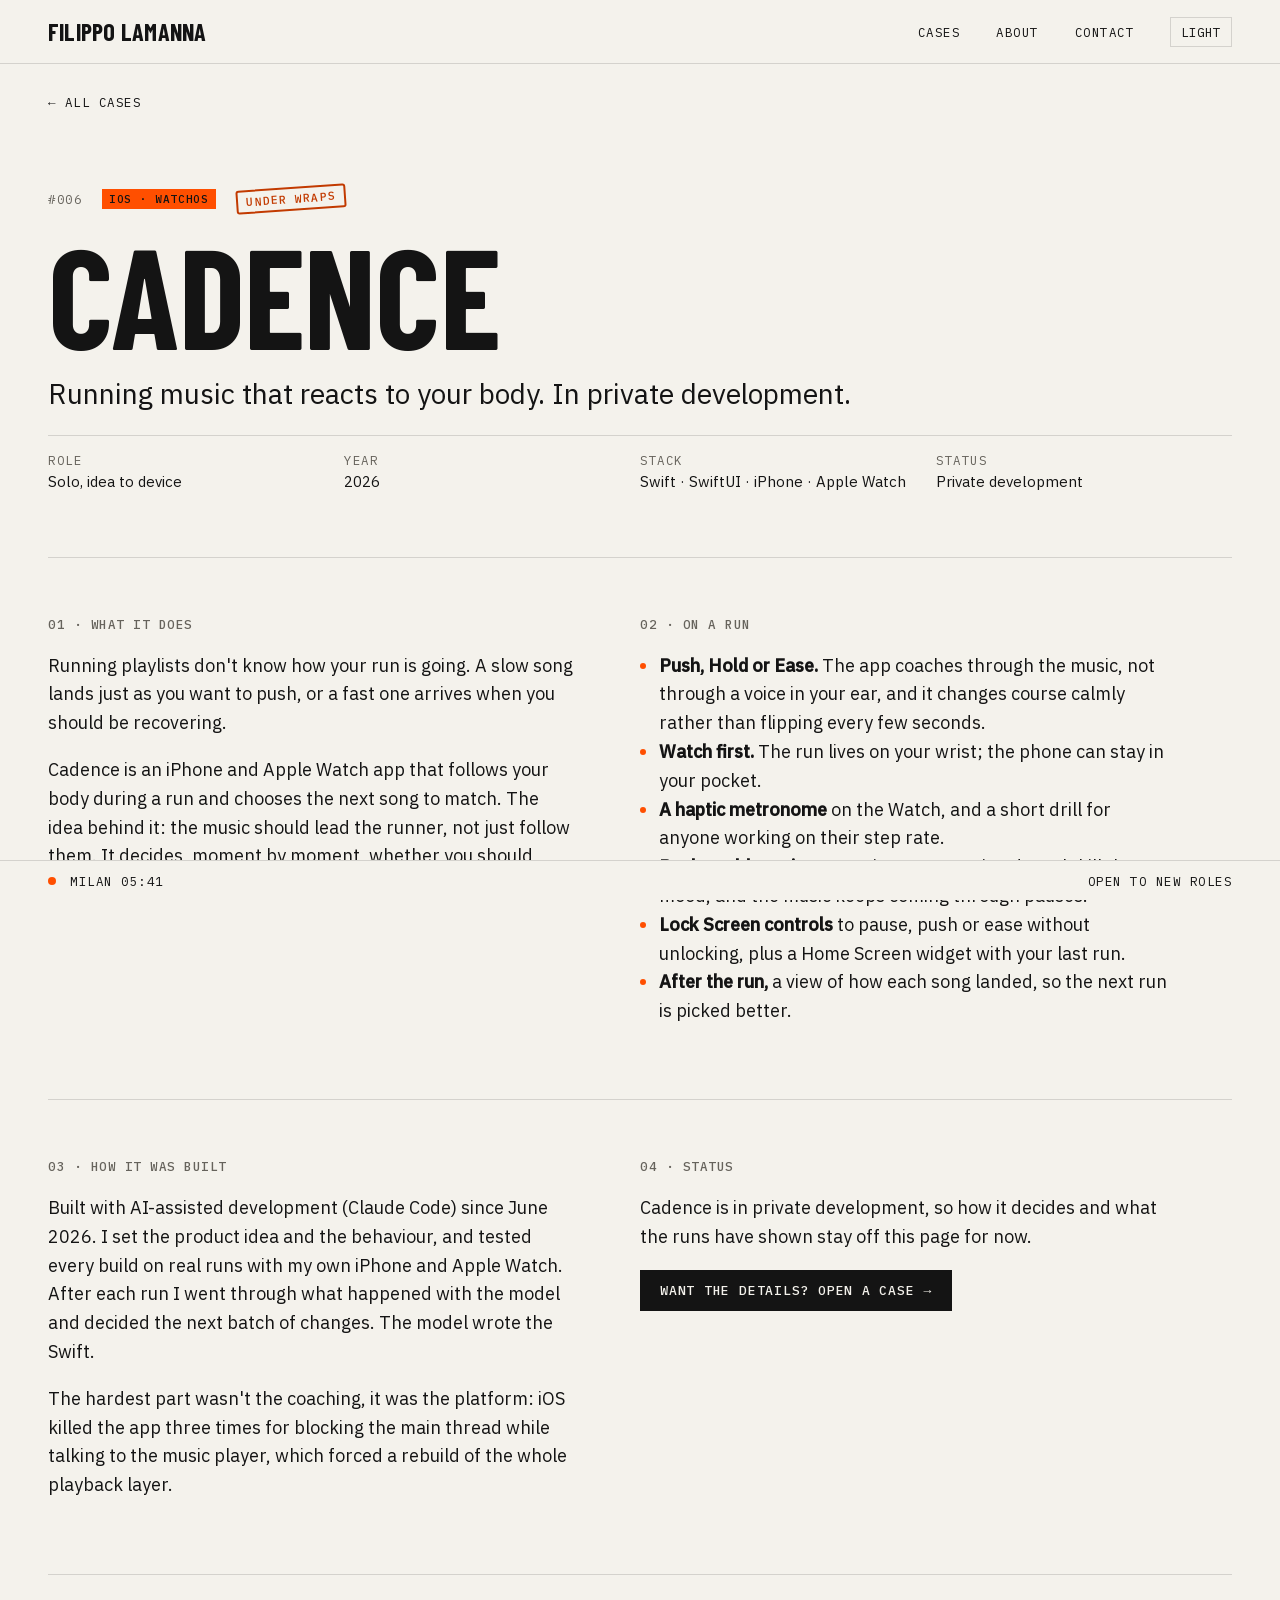
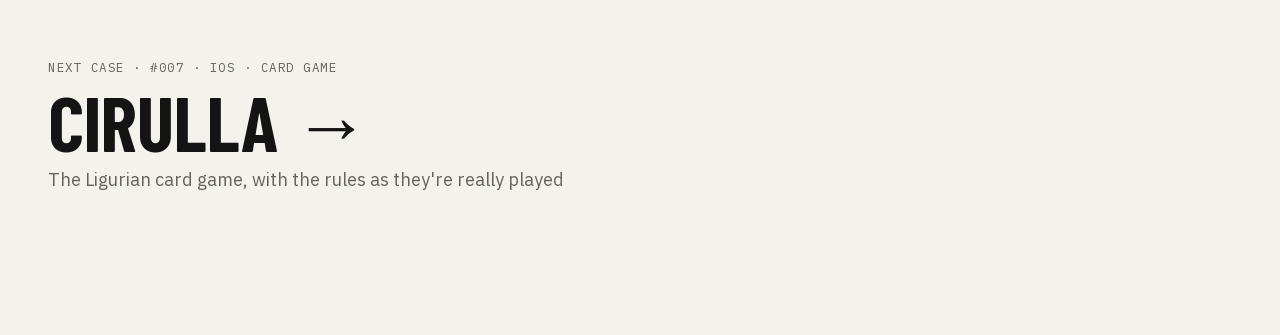
==== commit d0e4a278: "Work / Off the clock split and renumbering; role line; Contact; career row; Magpie results; theme to" ====
--- a/work/cadence/index.html
+++ b/work/cadence/index.html
@@ -26,8 +26,8 @@
   <nav id="nav" class="nav mono" aria-label="Main">
     <a href="/#work">CASES</a>
     <a href="/#about">ABOUT</a>
-    <a href="/#contact">OPEN A CASE</a>
-    <button type="button" data-theme-toggle>DARK</button>
+    <a href="/#contact">CONTACT</a>
+    <button type="button" data-theme-toggle>THEME</button>
   </nav>
 </header>
 <footer class="frame-bottom mono">
@@ -37,7 +37,7 @@
 <main id="main" class="project">
   <a class="back mono" href="/#work">← ALL CASES</a>
   <header class="project-head">
-    <div class="project-top mono"><span class="case-no">#004</span><span class="tag">iOS · WATCHOS</span><span class="stamp">UNDER WRAPS</span></div>
+    <div class="project-top mono"><span class="case-no">#006</span><span class="tag">iOS · WATCHOS</span><span class="stamp">UNDER WRAPS</span></div>
     <h1 class="display">Cadence</h1>
     <p class="lede">Running music that reacts to your body. In private development.</p>
     <dl class="meta mono">
@@ -88,7 +88,7 @@
   </section>
   </div>
 
-  <nav class="next" aria-label="Next case"><a href="/work/cirulla/"><span class="next-meta mono">NEXT CASE · #005 · iOS · CARD GAME</span><span class="next-name">Cirulla <span class="next-arrow" aria-hidden="true">→</span></span><span class="next-desc">The Ligurian card game, with the rules as they're really played</span></a></nav>
+  <nav class="next" aria-label="Next case"><a href="/work/cirulla/"><span class="next-meta mono">NEXT CASE · #007 · iOS · CARD GAME</span><span class="next-name">Cirulla <span class="next-arrow" aria-hidden="true">→</span></span><span class="next-desc">The Ligurian card game, with the rules as they're really played</span></a></nav>
 </main>
 </body>
 </html>
--- a/assets/css/site.css
+++ b/assets/css/site.css
@@ -131,6 +131,14 @@
 @keyframes pop { from { background: color-mix(in srgb, var(--signal) 45%, var(--bg)); } }
 
 /* Cases */
+.cases-group { margin: 0 0 14px; color: var(--muted); font-weight: 500; }
+.cases + .cases-group { margin-top: 48px; }
+.hero-role { margin: 0 0 14px; font-weight: 500; }
+.to-cases { display: none; text-decoration: none; margin-top: 4px; }
+.career { list-style: none; margin: 0 0 28px; padding: 0; border-top: 1px solid var(--ink); }
+.career li { display: grid; grid-template-columns: 180px minmax(0, 1fr); padding: 12px 0; border-bottom: 1px solid var(--rule); font-size: 17px; }
+.career-when { color: var(--muted); padding-top: 3px; }
+.demo-label { align-self: center; color: var(--muted); margin-right: 4px; }
 .cases-head { display: grid; grid-template-columns: 64px 88px minmax(0, 1.3fr) minmax(0, 1fr) 150px; gap: 20px; color: var(--muted); padding: 0 20px 10px; }
 .cases { list-style: none; margin: 0; padding: 0; border-top: 1px solid var(--ink); }
 .cases li { border-bottom: 1px solid var(--rule); }
@@ -247,6 +255,8 @@
   .profile { grid-template-columns: 1fr; }
   .profile dt { border-bottom: 0; padding-bottom: 0; }
   .profile dd { padding-top: 4px; }
+  .to-cases { display: inline-block; }
+  .career li { grid-template-columns: 1fr; gap: 2px; }
   .ticket { padding: 28px 18px 22px; box-shadow: 4px 4px 0 var(--panel); }
   .meta { grid-template-columns: 1fr 1fr; gap: 14px 0; }
   .stats { grid-template-columns: 1fr; }
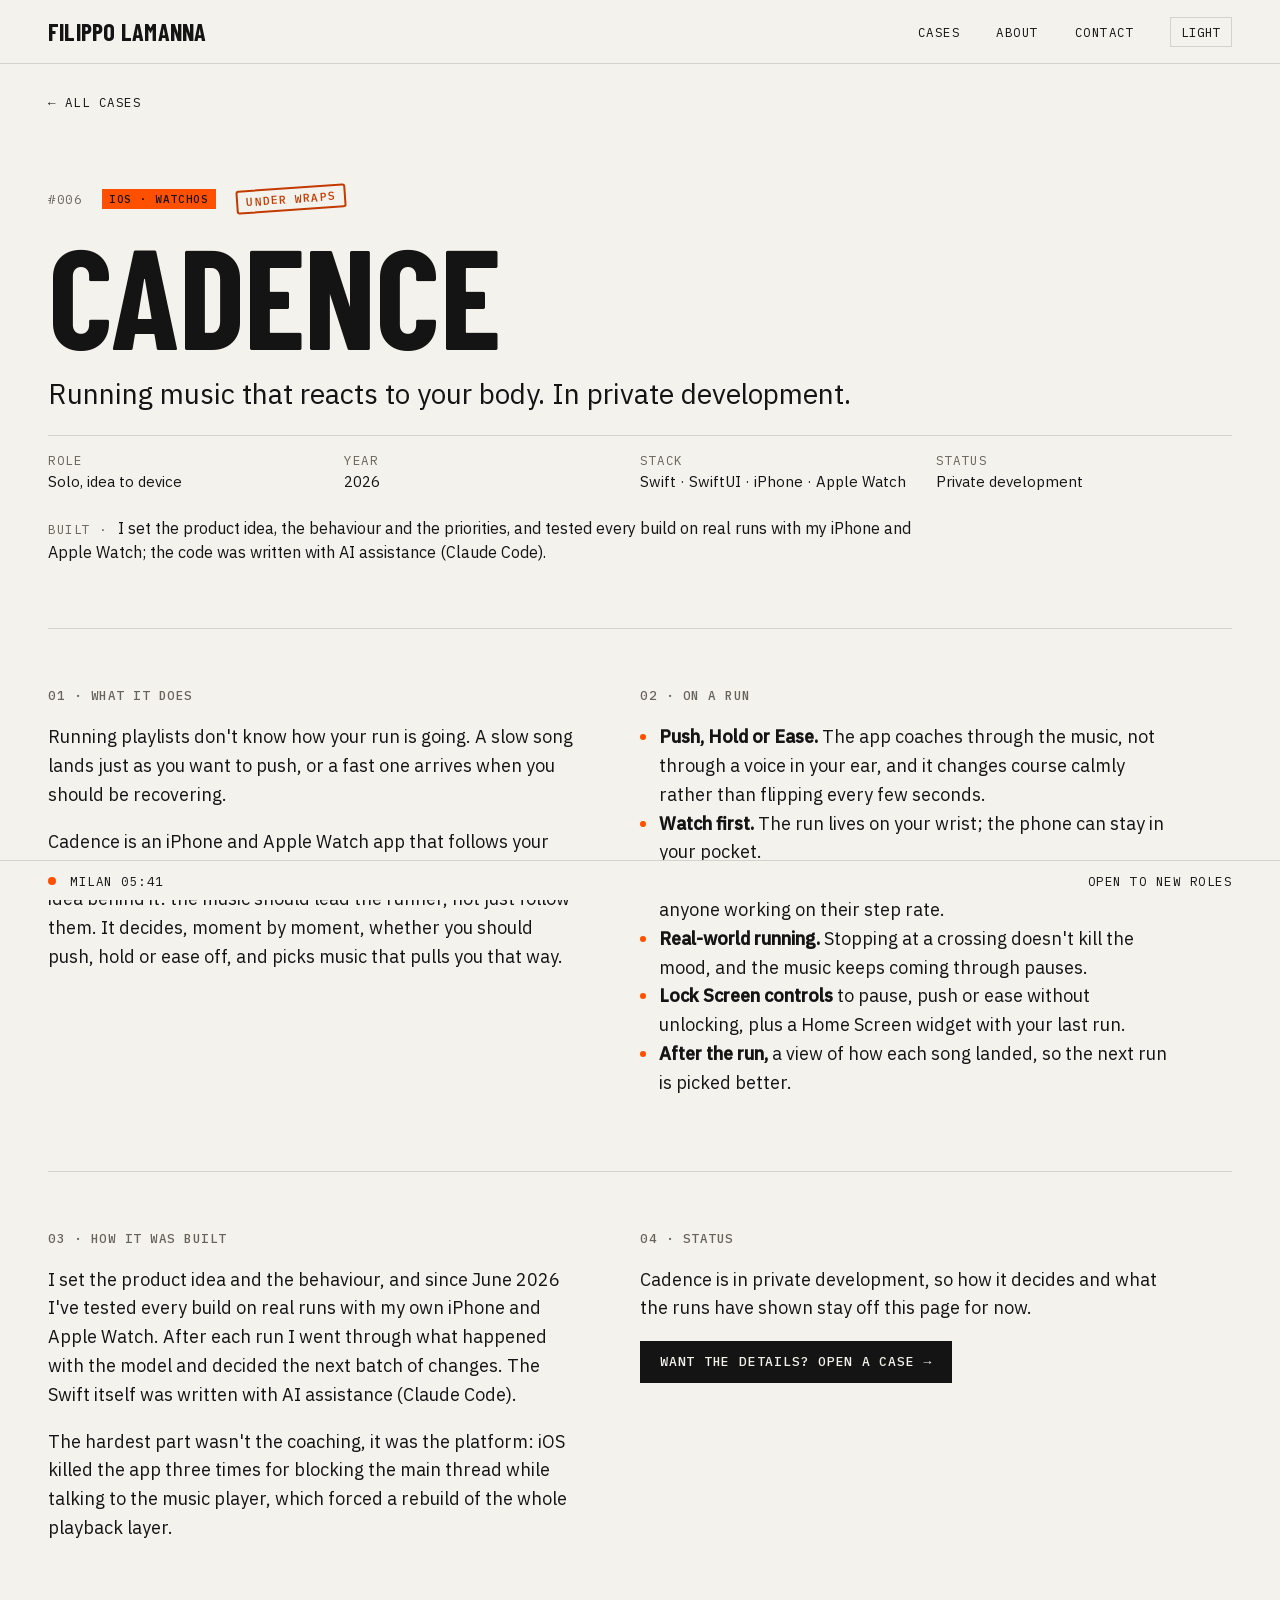
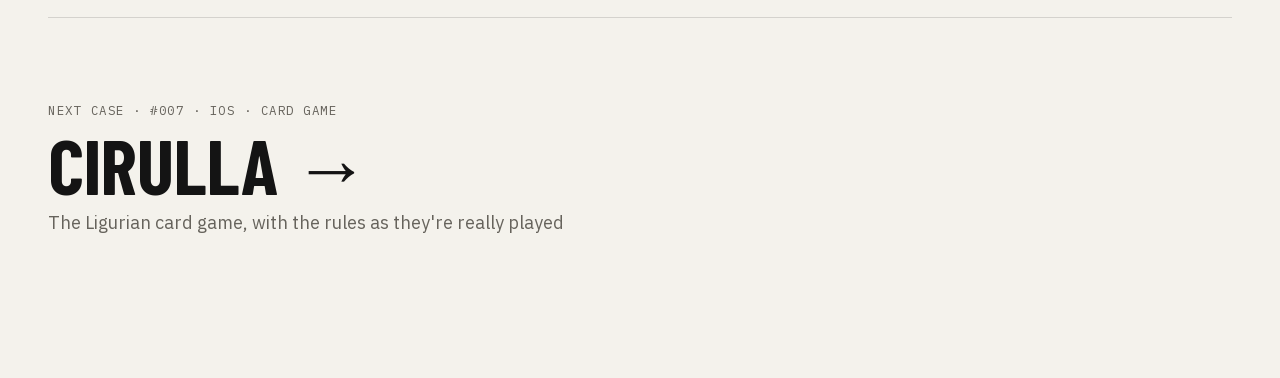
==== commit 12870580: "Every case says how it was built, your part first" ====
--- a/work/cadence/index.html
+++ b/work/cadence/index.html
@@ -46,6 +46,7 @@
       <div><dt>STACK</dt><dd>Swift · SwiftUI · iPhone · Apple Watch</dd></div>
       <div><dt>STATUS</dt><dd>Private development</dd></div>
     </dl>
+    <p class="built"><span class="mono">BUILT ·</span> I set the product idea, the behaviour and the priorities, and tested every build on real runs with my iPhone and Apple Watch; the code was written with AI assistance (Claude Code).</p>
   </header>
 
   <div class="chapters">
@@ -74,7 +75,7 @@
   <section class="chapter">
     <h2 class="mono">03 · HOW IT WAS BUILT</h2>
     <div class="body">
-      <p>Built with AI-assisted development (Claude Code) since June 2026. I set the product idea and the behaviour, and tested every build on real runs with my own iPhone and Apple Watch. After each run I went through what happened with the model and decided the next batch of changes. The model wrote the Swift.</p>
+      <p>I set the product idea and the behaviour, and since June 2026 I've tested every build on real runs with my own iPhone and Apple Watch. After each run I went through what happened with the model and decided the next batch of changes. The Swift itself was written with AI assistance (Claude Code).</p>
       <p>The hardest part wasn't the coaching, it was the platform: iOS killed the app three times for blocking the main thread while talking to the music player, which forced a rebuild of the whole playback layer.</p>
     </div>
   </section>
--- a/assets/css/site.css
+++ b/assets/css/site.css
@@ -197,6 +197,8 @@
 .meta { display: grid; grid-template-columns: repeat(4, 1fr); width: 100%; margin: 0; border-top: 1px solid var(--rule); padding-top: 14px; }
 .meta div { padding-right: 12px; }
 .meta dt { color: var(--muted); }
+.built { margin: 0; max-width: 900px; font-size: 16px; line-height: 1.55; }
+.built .mono { color: var(--muted); margin-right: 6px; }
 .meta dd { margin: 0; text-transform: none; font-family: var(--f-body); font-size: 15px; letter-spacing: 0; }
 .chapters { display: grid; grid-template-columns: repeat(2, minmax(0, 1fr)); }
 .chapter { padding: 56px 64px 56px 0; border-bottom: 1px solid var(--rule); min-width: 0; }
